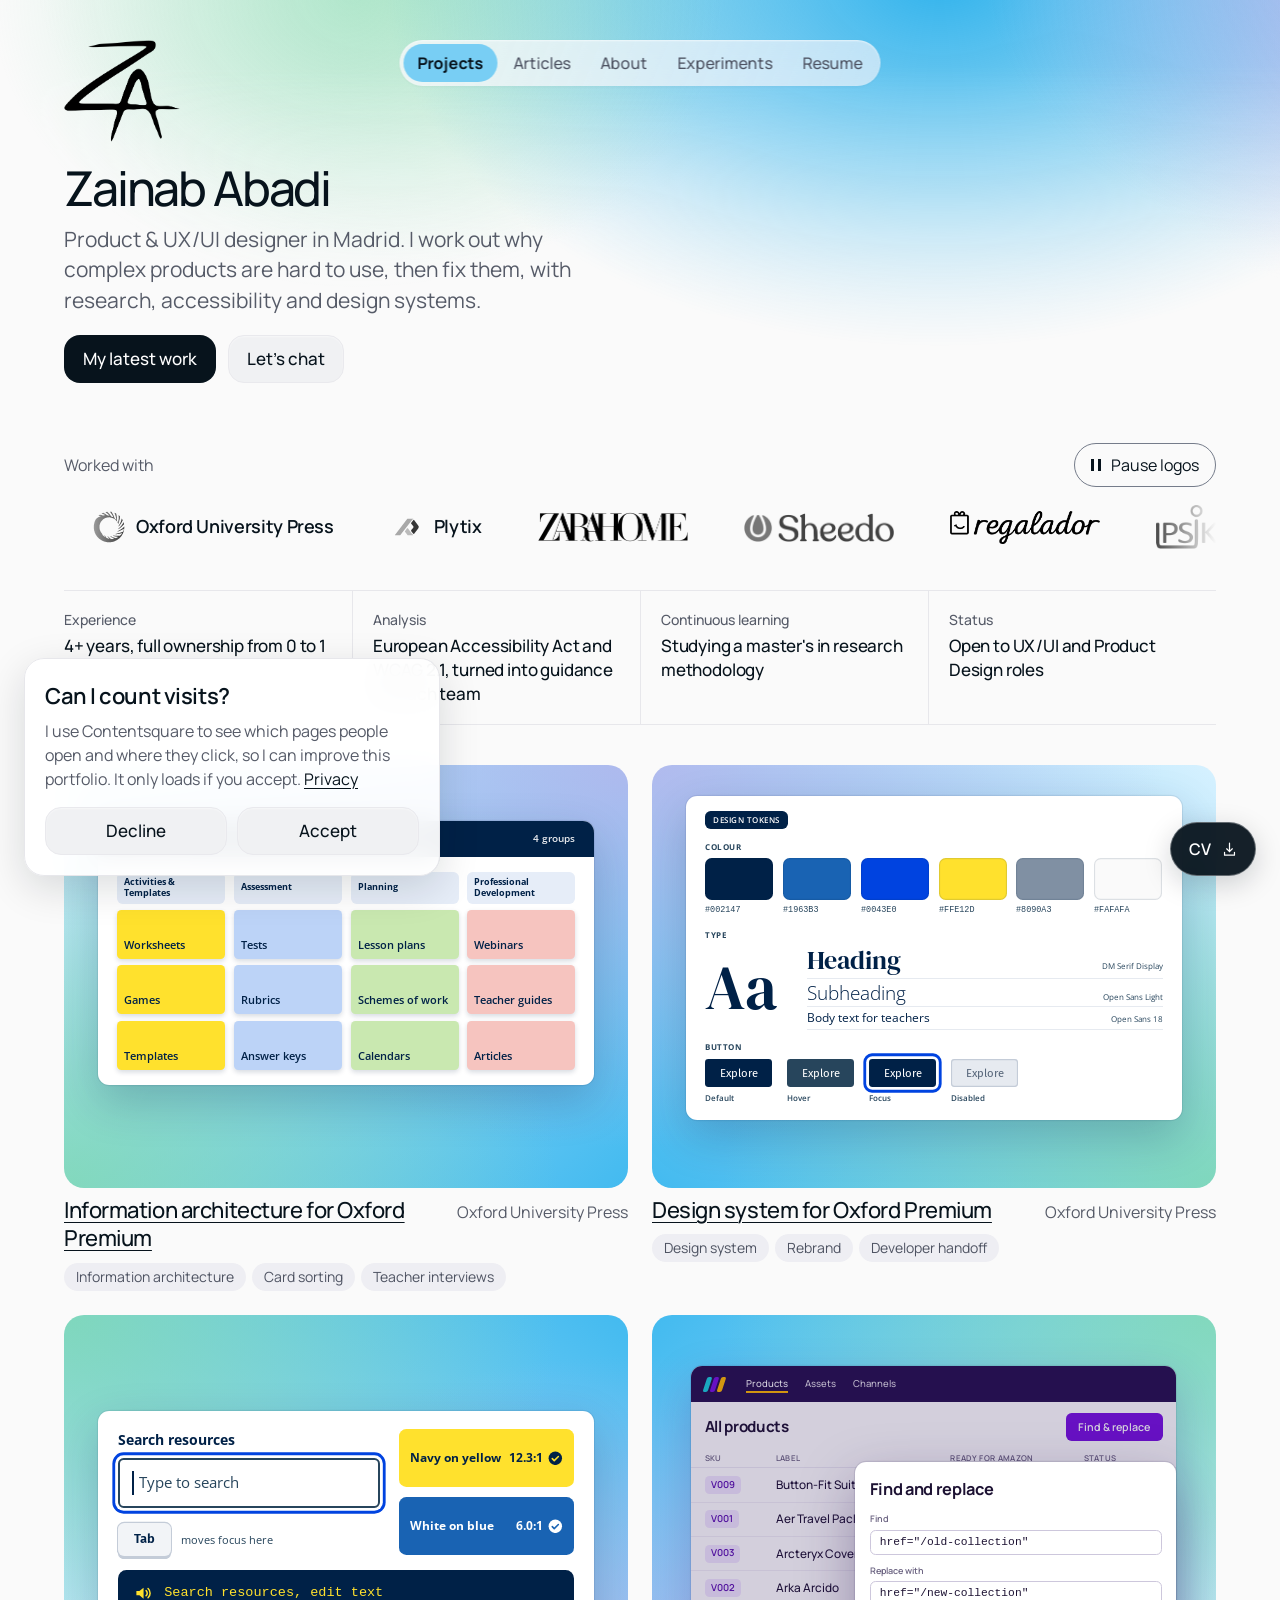
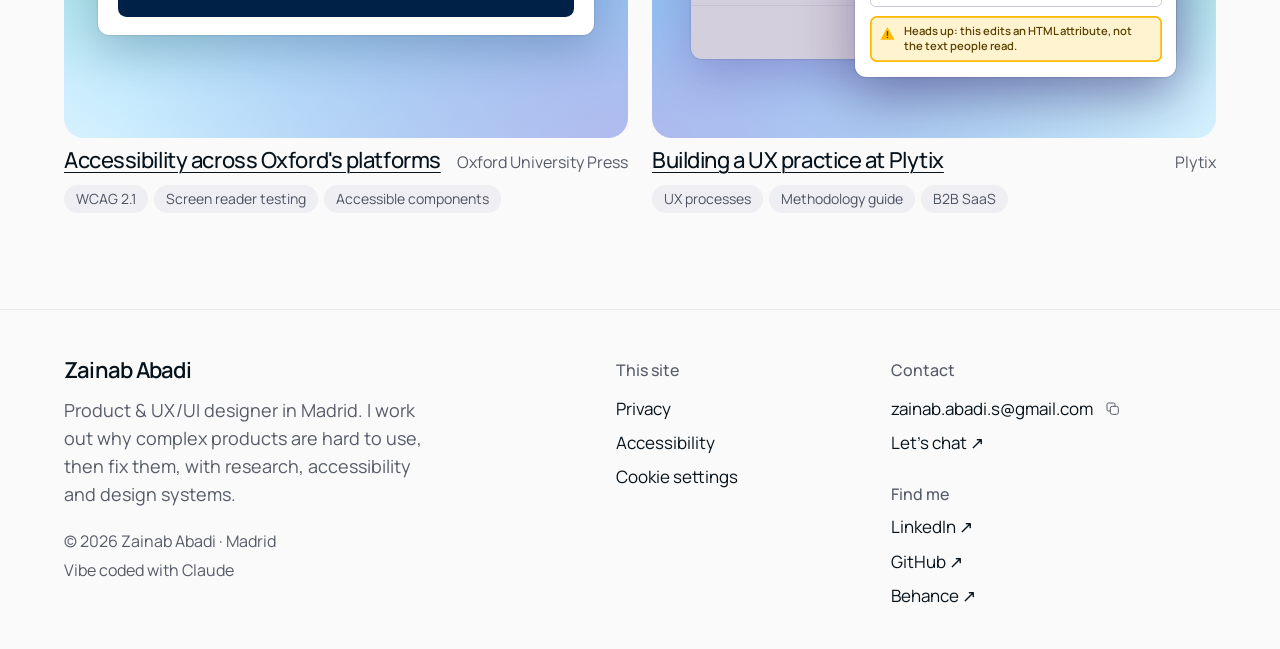
==== index.html @ 86a9aefe "Case studies: body colour is --muted, like About, Resume and Privacy Co-Authored-By: Claude Sonnet 5" ====
<!doctype html>
<html lang="en"><head>
<meta charset="utf-8"><meta name="viewport" content="width=device-width,initial-scale=1">
<title>Zainab Abadi | Product &amp; UX/UI Designer</title><meta name="description" content="Zainab Abadi, Product &amp; UX/UI designer in Madrid. Case studies on research, information architecture, accessibility and design systems.">
<meta name="theme-color" content="#fafafa"><link rel="icon" type="image/svg+xml" href="favicon.svg">
<link rel="preconnect" href="https://fonts.googleapis.com"><link rel="preconnect" href="https://fonts.gstatic.com" crossorigin>
<link href="https://fonts.googleapis.com/css2?family=Manrope:wght@400;500;600;700&display=swap" rel="stylesheet">
<link rel="stylesheet" href="style.css?v=20261031b"><link rel="stylesheet" href="glass.css?v=20261031c">
<link rel="stylesheet" href="extras.css?v=20261028d">
<link href="https://fonts.googleapis.com/css2?family=DM+Serif+Display&family=Open+Sans:wght@300;400;600;700&family=Fira+Sans:wght@400;600&display=swap" rel="stylesheet">
<link rel="stylesheet" href="thumbs.css?v=20261030a">
<script>document.documentElement.classList.add("js");setTimeout(function(){if(!window.__thumbs)document.documentElement.classList.remove("js")},3000)</script>
<link rel="stylesheet" href="type.css?v=20261107c">
</head><body><div class="brand-atmosphere" aria-hidden="true"></div><a class="skip-link" href="#main">Skip to content</a>
<header class="topbar"><nav class="dock-links" aria-label="Primary navigation"><a href="index.html" class="is-current" aria-current="page">Projects</a><a href="articles.html">Articles</a><a href="about.html">About</a><a href="experiments.html">Experiments</a><a href="resume.html">Resume</a></nav></header>
<a class="cv-bubble" href="assets/Zainab-Abadi-CV.pdf" download="Zainab-Abadi-CV.pdf" aria-label="Download CV (PDF)" title="Download CV (PDF)"><span>CV</span><svg width="17" height="17" viewBox="0 0 24 24" fill="none" stroke="currentColor" stroke-width="1.7" stroke-linecap="round" stroke-linejoin="round" aria-hidden="true"><path d="M12 3v12m-4-4 4 4 4-4M5 16v4h14v-4"/></svg></a>
<main id="main"><section class="container hero" aria-labelledby="profile-name">
  <a class="profile-link" href="index.html" aria-label="Zainab Abadi, home"><img class="profile-logo" src="assets/logo-white.png" width="663" height="582" alt="Zainab Abadi logo" fetchpriority="high"></a>
  <h1 id="profile-name">Zainab Abadi</h1>
  <p class="intro">Product &amp; UX/UI designer in Madrid. I work out why complex products are hard to use, then fix them, with research, accessibility and design systems.</p>
  <div class="hero-actions"><a class="button" href="index.html#work">My latest work</a><a class="button button-secondary" href="mailto:zainab.abadi.s@gmail.com" data-contact>Let's chat</a></div>
</section>
<section class="container trust" aria-labelledby="trust-label">
  <div class="trust-head"><p id="trust-label">Worked with</p><button type="button" class="ribbon-toggle" aria-controls="ribbon-track"><span class="ribbon-toggle-icon" aria-hidden="true"></span><span class="ribbon-toggle-text">Pause logos</span></button></div>
  <div class="ribbon"><div class="ribbon-inner" id="ribbon-track">
    <ul class="ribbon-list"><li><span class="rl-mark"><img src="assets/oup-logo.svg" alt="" width="34" height="34"><span>Oxford University Press</span></span></li><li><span class="rl-mark"><img src="assets/plytix-logo.svg" alt="" width="34" height="34"><span>Plytix</span></span></li><li><img class="rl rl-zara" src="assets/logos/logo-zara-home.png" alt="Zara Home" width="605" height="120"></li><li><img class="rl rl-sheedo" src="assets/logos/logo-sheedo.png" alt="Sheedo" width="619" height="120"></li><li><img class="rl rl-regalador" src="assets/logos/logo-regalador.png" alt="Regalador" width="545" height="120"></li><li><img class="rl rl-ipsik" src="assets/logos/logo-ipsik.png" alt="IPSIK" width="168" height="120"></li><li><img class="rl rl-alma" src="assets/logos/logo-alma-en-pena.png" alt="Alma en Pena" width="1366" height="120"></li><li><img class="rl rl-cam" src="assets/logos/logo-ca-minando-fronteras.png" alt="Ca-minando Fronteras" width="282" height="120"></li><li><img class="rl rl-pop" src="assets/logos/logo-poplockslay.png" alt="Poplockslay" width="560" height="160"></li></ul>
    <ul class="ribbon-list ribbon-dup" aria-hidden="true"><li><span class="rl-mark"><img src="assets/oup-logo.svg" alt="" width="34" height="34"><span>Oxford University Press</span></span></li><li><span class="rl-mark"><img src="assets/plytix-logo.svg" alt="" width="34" height="34"><span>Plytix</span></span></li><li><img class="rl rl-zara" src="assets/logos/logo-zara-home.png" alt="" width="605" height="120"></li><li><img class="rl rl-sheedo" src="assets/logos/logo-sheedo.png" alt="" width="619" height="120"></li><li><img class="rl rl-regalador" src="assets/logos/logo-regalador.png" alt="" width="545" height="120"></li><li><img class="rl rl-ipsik" src="assets/logos/logo-ipsik.png" alt="" width="168" height="120"></li><li><img class="rl rl-alma" src="assets/logos/logo-alma-en-pena.png" alt="" width="1366" height="120"></li><li><img class="rl rl-cam" src="assets/logos/logo-ca-minando-fronteras.png" alt="" width="282" height="120"></li><li><img class="rl rl-pop" src="assets/logos/logo-poplockslay.png" alt="" width="560" height="160"></li></ul>
  </div></div>
</section>
<section class="container glance" aria-label="At a glance"><dl>
  <div><dt>Experience</dt><dd>4+ years, full ownership from 0 to 1</dd></div>
  <div><dt>Analysis</dt><dd>European Accessibility Act and WCAG 2.1, turned into guidance for each team</dd></div>
  <div><dt>Continuous learning</dt><dd>Studying a master's in research methodology</dd></div>
  <div><dt>Status</dt><dd>Open to UX/UI and Product Design roles</dd></div>
</dl></section>
<section id="work" class="container work-section" aria-labelledby="work-heading"><h2 id="work-heading" class="sr-only">Selected projects</h2><div class="work-grid"><a class="work-card" href="project.html?slug=oxford-platform" aria-label="Read case study: Information architecture for Oxford Premium">
  <div class="card-art card-art-1">
<div class="thumb thumb-rs" aria-hidden="true">
  <div class="rs-board">
    <div class="rs-top"><span>Resources</span><small>4 groups</small></div>
    <div class="rs-cols">
      <div class="rs-col rs-c1"><div class="rs-h" style="--i:0">Activities &amp; Templates</div>
        <div class="rs-n" style="--j:0;--sx:30cqw;--sy:12cqw;--sr:-9deg">Worksheets</div>
        <div class="rs-n" style="--j:4;--sx:44cqw;--sy:-4cqw;--sr:6deg">Games</div>
        <div class="rs-n" style="--j:8;--sx:20cqw;--sy:-14cqw;--sr:-3deg">Templates</div></div>
      <div class="rs-col rs-c2"><div class="rs-h" style="--i:1">Assessment</div>
        <div class="rs-n" style="--j:1;--sx:-26cqw;--sy:9cqw;--sr:8deg">Tests</div>
        <div class="rs-n" style="--j:5;--sx:18cqw;--sy:16cqw;--sr:-7deg">Rubrics</div>
        <div class="rs-n" style="--j:9;--sx:-12cqw;--sy:-12cqw;--sr:4deg">Answer keys</div></div>
      <div class="rs-col rs-c3"><div class="rs-h" style="--i:2">Planning</div>
        <div class="rs-n" style="--j:2;--sx:-30cqw;--sy:15cqw;--sr:5deg">Lesson plans</div>
        <div class="rs-n" style="--j:6;--sx:-6cqw;--sy:8cqw;--sr:-10deg">Schemes of work</div>
        <div class="rs-n" style="--j:10;--sx:-34cqw;--sy:-10cqw;--sr:7deg">Calendars</div></div>
      <div class="rs-col rs-c4"><div class="rs-h" style="--i:3">Professional Development</div>
        <div class="rs-n" style="--j:3;--sx:-52cqw;--sy:12cqw;--sr:-6deg">Webinars</div>
        <div class="rs-n" style="--j:7;--sx:-38cqw;--sy:-2cqw;--sr:9deg">Teacher guides</div>
        <div class="rs-n" style="--j:11;--sx:-58cqw;--sy:-14cqw;--sr:-4deg">Articles</div></div>
    </div>
  </div>
</div>
</div>
  <div class="work-meta"><h3>Information architecture for Oxford Premium</h3><span class="year">Oxford University Press</span></div><ul class="chips" aria-label="Topics"><li>Information architecture</li><li>Card sorting</li><li>Teacher interviews</li></ul>
</a>
<a class="work-card" href="project.html?slug=oxford-system" aria-label="Read case study: Design system for Oxford Premium">
  <div class="card-art card-art-2">
<div class="thumb thumb-ds" aria-hidden="true">
  <div class="ds-board">
    <span class="ds-tag">Design tokens</span>
    <div><div class="ds-label">Colour</div><div class="ds-swatches">
      <div class="ds-sw" style="--i:0"><i style="background:#002147"></i><span>#002147</span></div>
      <div class="ds-sw" style="--i:1"><i style="background:#1963B3"></i><span>#1963B3</span></div>
      <div class="ds-sw" style="--i:2"><i style="background:#0043E0"></i><span>#0043E0</span></div>
      <div class="ds-sw" style="--i:3"><i style="background:#FFE12D"></i><span>#FFE12D</span></div>
      <div class="ds-sw" style="--i:4"><i style="background:#8090A3"></i><span>#8090A3</span></div>
      <div class="ds-sw" style="--i:5"><i style="background:#FAFAFA"></i><span>#FAFAFA</span></div>
    </div></div>
    <div><div class="ds-label">Type</div><div class="ds-type">
      <div class="ds-aa">Aa</div>
      <div class="ds-lines">
        <div class="ds-line" style="--i:0"><b class="f-display">Heading</b><small>DM Serif Display</small></div>
        <div class="ds-line" style="--i:1"><b class="f-light">Subheading</b><small>Open Sans Light</small></div>
        <div class="ds-line" style="--i:2"><b class="f-body">Body text for teachers</b><small>Open Sans 18</small></div>
      </div></div></div>
    <div><div class="ds-label">Button</div><div class="ds-buttons">
      <div class="ds-b" style="--i:0"><span class="ds-btn">Explore</span><small>Default</small></div>
      <div class="ds-b" style="--i:1"><span class="ds-btn ds-hover">Explore</span><small>Hover</small></div>
      <div class="ds-b" style="--i:2"><span class="ds-btn ds-focus">Explore</span><small>Focus</small></div>
      <div class="ds-b" style="--i:3"><span class="ds-btn ds-off">Explore</span><small>Disabled</small></div>
    </div></div>
  </div>
</div>
</div>
  <div class="work-meta"><h3>Design system for Oxford Premium</h3><span class="year">Oxford University Press</span></div><ul class="chips" aria-label="Topics"><li>Design system</li><li>Rebrand</li><li>Developer handoff</li></ul>
</a>
<a class="work-card" href="project.html?slug=oxford-accessibility" aria-label="Read case study: Accessibility across Oxford&#39;s platforms">
  <div class="card-art card-art-3">
<div class="thumb thumb-ax" aria-hidden="true">
  <div class="ax-board">
    <div class="ax-form">
      <div class="ax-label">Search resources</div>
      <div class="ax-input"><i></i>Type to search</div>
      <div class="ax-keyrow"><span class="ax-key">Tab</span><span class="ax-hint">moves focus here</span></div>
    </div>
    <div class="ax-chips">
      <div class="ax-chip c1" style="--i:0"><span>Navy on yellow</span><em>12.3:1 <svg viewBox="0 0 24 24"><circle cx="12" cy="12" r="11" fill="#002147"/><path d="m7 12.5 3.2 3.2L17 9" fill="none" stroke="#ffe12d" stroke-width="2.6" stroke-linecap="round" stroke-linejoin="round"/></svg></em></div>
      <div class="ax-chip c2" style="--i:1"><span>White on blue</span><em>6.0:1 <svg viewBox="0 0 24 24"><circle cx="12" cy="12" r="11" fill="#fff"/><path d="m7 12.5 3.2 3.2L17 9" fill="none" stroke="#1963b3" stroke-width="2.6" stroke-linecap="round" stroke-linejoin="round"/></svg></em></div>
    </div>
    <div class="ax-sr">
      <svg viewBox="0 0 24 24"><path d="M4 9.5v5h3.6l4.9 4V5.5l-4.9 4H4Z" fill="#ffe12d"/><path d="M15.5 9a4 4 0 0 1 0 6M17.8 6.5a7.5 7.5 0 0 1 0 11" fill="none" stroke="#ffe12d" stroke-width="1.8" stroke-linecap="round"/></svg>
      <q>Search resources, edit text</q>
    </div>
  </div>
</div>
</div>
  <div class="work-meta"><h3>Accessibility across Oxford&#39;s platforms</h3><span class="year">Oxford University Press</span></div><ul class="chips" aria-label="Topics"><li>WCAG 2.1</li><li>Screen reader testing</li><li>Accessible components</li></ul>
</a>
<a class="work-card" href="project.html?slug=plytix" aria-label="Read case study: Building a UX practice at Plytix">
  <div class="card-art card-art-4">
<div class="thumb thumb-plytix" aria-hidden="true">
  <div class="tp-window">
    <div class="tp-nav"><span class="tp-logo"><i></i><i></i><i></i></span><span class="is-on">Products</span><span>Assets</span><span>Channels</span></div>
    <div class="tp-bar"><span class="tp-title">All products</span><span class="tp-btn">Find &amp; replace</span></div>
    <div class="tp-head"><span>SKU</span><span>Label</span><span>Ready for Amazon</span><span>Status</span></div>
    <div class="tp-row" style="--i:0"><span class="tp-sku">V009</span><span>Button-Fit Suit Jacket</span><span class="tp-bar-track" style="--p:87%">87.5%</span><span class="tp-chip ok">Completed</span></div>
    <div class="tp-row" style="--i:1"><span class="tp-sku">V001</span><span>Aer Travel Pack 2</span><span class="tp-bar-track" style="--p:87%">87.5%</span><span class="tp-chip ok">Completed</span></div>
    <div class="tp-row" style="--i:2"><span class="tp-sku">V003</span><span>Arcteryx Covert Case</span><span class="tp-bar-track" style="--p:75%">75.0%</span><span class="tp-chip draft">Draft</span></div>
    <div class="tp-row" style="--i:3"><span class="tp-sku">V002</span><span>Arka Arcido</span><span class="tp-bar-track" style="--p:62%">62.5%</span><span class="tp-chip draft">Draft</span></div>
    <div class="tp-scrim"></div>
  </div>
  <div class="tp-dialog">
    <div class="tp-dialog-title">Find and replace</div>
    <div class="tp-label">Find</div>
    <div class="tp-input"><span class="tp-type-1">href="/old-collection"</span></div>
    <div class="tp-label">Replace with</div>
    <div class="tp-input"><span class="tp-type-2">href="/new-collection"</span></div>
    <div class="tp-warning">
      <svg viewBox="0 0 24 24" aria-hidden="true"><path d="M12 3 2 21h20L12 3Z" fill="#ffb900"/><path d="M12 9.5v5M12 17.6v.1" stroke="#5b4100" stroke-width="2" stroke-linecap="round"/></svg>
      <span>Heads up: this edits an HTML attribute, not the text people read.</span>
    </div>
  </div>
  <svg class="tp-cursor" viewBox="0 0 24 24" aria-hidden="true"><path d="M3 2l7.5 19 2.7-7.8L21 10.5 3 2Z" fill="#111" stroke="#fff" stroke-width="1.6" stroke-linejoin="round"/></svg>
</div>
</div>
  <div class="work-meta"><h3>Building a UX practice at Plytix</h3><span class="year">Plytix</span></div><ul class="chips" aria-label="Topics"><li>UX processes</li><li>Methodology guide</li><li>B2B SaaS</li></ul>
</a></div></section>
</main>
<footer class="footer"><div class="container footer-grid">
  <div class="footer-profile"><a class="footer-name" href="index.html">Zainab Abadi</a><p>Product &amp; UX/UI designer in Madrid. I work out why complex products are hard to use, then fix them, with research, accessibility and design systems.</p><small>© 2026 Zainab Abadi · Madrid</small><small class="footer-credit">Vibe coded with Claude</small></div>
  <nav class="footer-links" aria-label="Site information"><h2>This site</h2><a href="privacy.html">Privacy</a><a href="accessibility.html">Accessibility</a><button type="button" class="cookie-settings" data-cookie-settings>Cookie settings</button></nav>
  <div class="footer-contact"><h2>Contact</h2><div class="email-line"><a href="mailto:zainab.abadi.s@gmail.com">zainab.abadi.s@gmail.com</a><button type="button" class="copy-email" data-copy-email="zainab.abadi.s@gmail.com" aria-label="Copy email address"><svg width="16" height="16" viewBox="0 0 24 24" fill="none" stroke="currentColor" stroke-width="1.5" aria-hidden="true"><rect x="8" y="8" width="12" height="12" rx="3"/><path d="M15 8V5a2 2 0 0 0-2-2H5a2 2 0 0 0-2 2v8a2 2 0 0 0 2 2h3"/></svg></button></div><a href="mailto:zainab.abadi.s@gmail.com" data-contact>Let's chat <span aria-hidden="true">↗</span></a><h3>Find me</h3><a href="https://www.linkedin.com/in/zainab-abadi-7878951b0/" target="_blank" rel="noopener noreferrer">LinkedIn <span aria-hidden="true">↗</span></a><a href="https://github.com/Abadisedraoui" target="_blank" rel="noopener noreferrer">GitHub <span aria-hidden="true">↗</span></a><a href="https://www.behance.net/az119" target="_blank" rel="noopener noreferrer">Behance <span aria-hidden="true">↗</span></a><p id="copy-feedback" class="sr-only" role="status" aria-live="polite"></p></div>
</div></footer>
<script defer src="navigation.js?v=20261021-tabfolio"></script><script defer src="thumbs.js?v=20261029"></script><script defer src="ribbon.js?v=20261029"></script><script defer src="consent.js?v=20261028"></script><script defer src="contact.js?v=20261028c"></script>
</body></html>
---- style.css ----
:root {
  color-scheme: light;
  --ink: #07131c;
  --muted: #60646f;
  --line: #e7e7eb;
  --surface: #f0f0f3;
  --brand: #1745dc;
  --brand-blue: 4 163 233;
  --brand-lilac: 188 178 235;
  --brand-green: 124 216 170;
  --radius: 20px;
}
* { box-sizing: border-box; }
html { scroll-behavior: smooth; background: #fafafa; }
body { position: relative; isolation: isolate; margin: 0; min-height: 100vh; display: flex; flex-direction: column; background: #fafafa; color: var(--ink); font-family: Manrope, "Helvetica Neue", Arial, sans-serif; font-size: 16px; line-height: 1.5; -webkit-font-smoothing: antialiased; }
/* Two clipped, moving layers keep the blue atmosphere soft and seamless. */
.brand-atmosphere { position: absolute; z-index: -1; inset: 0 0 auto; height: 560px; overflow: hidden; pointer-events: none; -webkit-mask-image: linear-gradient(#000 0%, #000 12%, transparent 100%); mask-image: linear-gradient(#000 0%, #000 12%, transparent 100%); }
.brand-atmosphere::before, .brand-atmosphere::after { content: ""; position: absolute; inset: -25% -15%; }
.brand-atmosphere::before {
  background: radial-gradient(ellipse 44% 58% at 68% 14%, rgb(var(--brand-blue) / .82) 0%, rgb(var(--brand-blue) / .42) 42%, transparent 76%), radial-gradient(ellipse 27% 48% at 96% 15%, rgb(var(--brand-lilac) / .68), transparent 78%), radial-gradient(ellipse 30% 46% at 37% 12%, rgb(var(--brand-green) / .36), transparent 78%);
  animation: atmosphere-flow 18s ease-in-out infinite alternate;
}
.brand-atmosphere::after {
  background: radial-gradient(ellipse 29% 46% at 33% 16%, rgb(var(--brand-green) / .42), transparent 76%), radial-gradient(ellipse 30% 45% at 94% 12%, rgb(var(--brand-lilac) / .56), transparent 78%);
  animation: atmosphere-current 24s ease-in-out infinite alternate;
}
@keyframes atmosphere-flow {
  from { transform: translate3d(4%, -3%, 0) scale(1.04); }
  to { transform: translate3d(-7%, 6%, 0) scale(1.16); }
}
@keyframes atmosphere-current {
  from { transform: translate3d(-8%, 4%, 0) scale(1.05); opacity: .55; }
  to { transform: translate3d(9%, -4%, 0) scale(1.14); opacity: .85; }
}
main { flex: 1; width: 100%; }
a { color: inherit; text-decoration: none; }
button { font: inherit; }
button, a { -webkit-tap-highlight-color: transparent; }
a:focus-visible, button:focus-visible { outline: 2px solid var(--brand); outline-offset: 5px; }
img { display: block; max-width: 100%; }
.container { width: 100%; max-width: 1200px; margin-inline: auto; padding-inline: 24px; }
.sr-only { position: absolute !important; width: 1px; height: 1px; padding: 0; margin: -1px; overflow: hidden; clip-path: inset(50%); white-space: nowrap; border: 0; }
.skip-link { position: fixed; top: 12px; left: 16px; z-index: 200; padding: 10px 16px; border-radius: 10px; background: var(--ink); color: white; transform: translateY(-180%); }
.skip-link:focus { transform: translateY(0); }
.hero { padding-top: 40px; padding-bottom: 60px; }
.profile-link { display: block; width: 116px; }
.profile-logo { width: 100%; height: auto; filter: brightness(0); }
.hero h1 { margin: 20px 0 10px; font-size: 40px; font-weight: 500; line-height: 1.1; letter-spacing: -.045em; }
.intro { max-width: 450px; margin: 0; font-size: 16px; line-height: 24px; color: var(--muted); }
.hero-actions { display: flex; align-items: center; flex-wrap: wrap; gap: 12px; margin-top: 20px; }
.button { min-height: 44px; display: inline-flex; align-items: center; justify-content: center; gap: 10px; padding: 11px 14px; border: 1px solid transparent; border-radius: 16px; background: var(--ink); color: #fff; font-size: 14px; font-weight: 500; line-height: 20px; transition: background .18s, transform .18s, box-shadow .18s; }
.button:hover { background: #263641; transform: translateY(-1px); }
.button-secondary { background: #f0f1f3; color: var(--ink); border-color: #e9e9ed; box-shadow: inset 0 1px 2px #ffffff80; }
.button-secondary:hover { background: #e8e9ee; }
.work-section { scroll-margin-top: 24px; }
.work-grid { display: grid; grid-template-columns: repeat(2, minmax(0, 1fr)); gap: 24px; }
.work-card { display: block; min-width: 0; border-radius: 20px 20px 4px 4px; }
.card-art { aspect-ratio: 4 / 3; position: relative; overflow: hidden; border-radius: var(--radius); }
.card-art, .article-thumbnail {
  background-color: #d6f1ff;
  background-image: radial-gradient(ellipse at var(--thumb-green-position,0% 100%), rgb(var(--brand-green) / .76), transparent 62%), radial-gradient(ellipse at var(--thumb-lilac-position,100% 0%), rgb(var(--brand-lilac) / .76), transparent 64%), linear-gradient(var(--thumb-angle,135deg), #d6f1ff, rgb(var(--brand-blue) / .7));
}
.card-art img { width: 100%; height: 100%; padding: 16px; object-fit: contain; transform: scale(1.15); transition: transform .4s cubic-bezier(.2,.7,.3,1); }
.work-card:hover .card-art img { transform: scale(1.18); }
.work-meta { display: flex; align-items: baseline; justify-content: space-between; gap: 16px; margin-top: 8px; color: var(--muted); font-size: 14px; line-height: 22px; }
.work-meta h3 { min-width: 0; margin: 0; font-size: inherit; font-weight: 500; line-height: inherit; letter-spacing: -.02em; }
.year { flex: 0 0 auto; font-size: 13px; white-space: nowrap; }
.work-card:hover h3 { color: var(--ink); }
.footer { margin-top: 96px; padding-block: 48px 40px; border-top: 1px solid var(--line); }
.footer-grid { display: grid; grid-template-columns: 1.5fr .65fr 1fr; gap: 64px; }
.footer-name { display: inline-block; font-size: 20px; font-weight: 600; letter-spacing: -.035em; line-height: 24px; }
.footer-profile p { max-width: 380px; margin: 12px 0 20px; color: var(--muted); }
.footer-profile small { font-size: 12px; color: var(--muted); }
.footer h2 { font-size: 14px; font-weight: 500; color: var(--muted); margin: 0 0 12px; line-height: 24px; }
.footer-links, .footer-contact { display: flex; flex-direction: column; align-items: flex-start; gap: 6px; font-size: 14px; }
.footer-links h2, .footer-contact h2 { margin-bottom: 6px; }
.footer a:hover { text-decoration: underline; text-underline-offset: 4px; }
.email-line { display: flex; align-items: center; gap: 8px; max-width: 100%; }
.email-line a { overflow-wrap: anywhere; }
.copy-email { display: inline-grid; place-items: center; padding: 4px; border: 0; border-radius: 6px; background: transparent; color: var(--muted); cursor: pointer; }
.copy-email:hover { color: var(--ink); background: var(--surface); }
.cv-bubble { position: fixed; right: 24px; bottom: 24px; z-index: 90; display: inline-flex; align-items: center; justify-content: center; gap: 10px; min-height: 52px; min-width: 86px; padding: 13px 17px; border: 1px solid #ffffff55; border-radius: 999px; background: rgba(7,19,28,.94); color: white; backdrop-filter: blur(12px); -webkit-backdrop-filter: blur(12px); box-shadow: 0 8px 28px rgba(7,19,28,.18); font-size: 14px; font-weight: 600; transition: transform .18s, background .18s; }
.cv-bubble:hover { background: #263641; transform: translateY(-2px); }
.eyebrow { color: var(--muted); font-size: 12px; font-weight: 500; letter-spacing: .03em; }
.gradient-text { color: #1745dc; -webkit-box-decoration-break: clone; box-decoration-break: clone; }
@supports ((-webkit-background-clip: text) or (background-clip: text)) {
  .gradient-text { background: linear-gradient(90deg, #1745dc, #1f7a4a); -webkit-background-clip: text; background-clip: text; color: transparent; }
}
@media (forced-colors: active) { .gradient-text { background: none; color: inherit; } }
.section { padding-top: 72px; }
.section-heading { display: flex; justify-content: space-between; align-items: baseline; gap: 24px; margin-bottom: 28px; }
.section-heading h2 { margin: 0; font-size: 28px; font-weight: 500; line-height: 1.25; letter-spacing: -.04em; }
.section-heading p { margin: 0; font-size: 14px; color: var(--muted); }
.about-story { display: grid; grid-template-columns: minmax(0, 5fr) minmax(0, 6.5fr); align-items: start; gap: 40px; }
.about-photo { margin: 0; }
.about-portrait { width: 100%; height: 520px; object-fit: cover; object-position: center 35%; border-radius: 20px; }
.about-photo figcaption { text-align: center; color: var(--muted); font-size: 13px; margin-top: 10px; }
.about-story-copy h2 { font-size: 28px; font-weight: 500; line-height: 1.3; letter-spacing: -.04em; margin: 0 0 36px; }
.about-story-copy p { color: var(--muted); font-size: 16px; line-height: 1.5; margin: 0 0 20px; }
.about-story-copy .about-aside { color: var(--ink); margin-top: 24px; }
.life-grid { display: grid; grid-template-columns: repeat(4, minmax(0,1fr)); gap: 24px; }
.life-item { min-width: 0; display: flex; flex-direction: column; gap: 14px; }
.life-item img { width: 100%; aspect-ratio: 4/5; object-fit: cover; border-radius: 20px; }
.life-head { display: flex; align-items: center; gap: 12px; }
.life-item h3 { margin: 0; font-size: 20px; font-weight: 600; letter-spacing: -.03em; }
.life-item p { margin: 0; font-size: 14px; color: var(--muted); line-height: 1.5; }
.life-icon { display: grid; place-items: center; flex: 0 0 auto; width: 44px; height: 44px; border-radius: 50%; color: #0b3a52; }
.life-icon svg { width: 22px; height: 22px; fill: none; stroke: currentColor; stroke-width: 1.8; stroke-linecap: round; stroke-linejoin: round; }
.li-blue { background: #bfe6fb; } .li-lilac { background: #d9ccfa; } .li-mint { background: #cdf5e6; } .li-cream { background: #ffefc2; }
.experience-item { display: grid; grid-template-columns: 1fr 1.5fr; gap: 48px; padding-block: 28px; border-bottom: 1px solid var(--line); }
.experience-item:first-child { padding-top: 0; }
.experience-item h3 { font-size: 22px; font-weight: 500; letter-spacing: -.035em; margin: 8px 0; }
.experience-item p { margin: 8px 0; color: var(--muted); }
.underlined, .jump-link { text-decoration: underline; text-underline-offset: 4px; font-size: 14px; }
.underlined:hover, .jump-link:hover { color: var(--brand); }
.about-columns { display: grid; grid-template-columns: repeat(3,minmax(0,1fr)); gap: 32px; }
.about-columns h2 { font-size: 22px; font-weight: 500; letter-spacing: -.035em; line-height: 1.3; margin-block: 16px; }
.about-columns p { color: var(--muted); margin: 0; }
.coming-panel { min-height: 320px; padding: 60px 32px; border: 1px solid var(--line); border-radius: 20px; text-align: center; display: flex; flex-direction: column; align-items: center; justify-content: center; }
.coming-panel .eyebrow { margin: 0 0 12px; }
.coming-panel h2 { font-size: 32px; font-weight: 500; letter-spacing: -.04em; line-height: 1.2; margin: 0 0 20px; }
.coming-panel > p:not(.eyebrow) { max-width: 480px; margin: 0 0 24px; color: var(--muted); }
.project-hero { padding-block: 140px 40px; }
.project-hero .eyebrow { margin-bottom: 16px; }
.project-hero h1 { max-width: 960px; font-size: clamp(32px,4vw,48px); line-height: 1.2; font-weight: 500; letter-spacing: -.045em; margin: 20px 0; }
.project-hero .lede { max-width: 760px; font-size: 18px; color: var(--muted); margin: 0; }
.cover { padding: 24px; background: #e9edf5; border-radius: 20px; }
.cover img { width: 100%; max-height: 640px; object-fit: contain; }
.quick-scan-wrap { padding-block: 64px; scroll-margin-top: 32px; }
.quick-scan-head { display: flex; align-items: end; justify-content: space-between; gap: 32px; margin-bottom: 24px; }
.quick-scan-head h2 { font-size: 28px; font-weight: 500; line-height: 1.3; letter-spacing: -.035em; margin: 10px 0 0; }
.quick-badge { display: inline-block; vertical-align: middle; margin-left: 10px; padding: 4px 10px; background: #e8e8ef; border-radius: 12px; font-size: 11px; line-height: 18px; letter-spacing: 0; }
.quick-summary { display: grid; grid-template-columns: 1fr 1fr; gap: 0 40px; padding: 8px 32px 32px; background: var(--surface); border-radius: 20px; }
.quick-cell { padding-block: 24px; border-bottom: 1px solid #ddddE5; }
.quick-cell h3 { font-size: 13px; font-weight: 600; margin: 0 0 12px; }
.quick-cell p { margin: 0; color: #626970; line-height: 1.6; }
.quick-cell.impact-cell { grid-column: 1 / -1; border-bottom: 0; padding-bottom: 0; }
.quick-honesty { color: var(--muted); font-size: 12px; margin: 16px 0 0; }
.study-layout { display: grid; grid-template-columns: 240px minmax(0,1fr); gap: 64px; border-top: 1px solid var(--line); padding-top: 56px; }
.study-toc { position: sticky; top: 32px; align-self: start; }
.study-toc h2 { font-size: 22px; font-weight: 500; line-height: 1.3; letter-spacing: -.035em; margin: 12px 0 24px; }
.study-toc ol { padding-left: 20px; font-size: 13px; color: var(--muted); margin-bottom: 28px; }
.study-toc li { margin-bottom: 14px; }
.study-toc a:hover { color: var(--ink); text-decoration: underline; text-underline-offset: 4px; }
.study-body { min-width: 0; }
.study-section { margin-bottom: 48px; scroll-margin-top: 32px; }
.study-section h2 { font-size: 26px; font-weight: 500; line-height: 1.3; letter-spacing: -.035em; margin: 0 0 20px; }
.study-section > p { color: #626970; font-size: 17px; line-height: 1.7; margin: 0; }
.evidence-gallery { display: grid; gap: 24px; margin-top: 28px; }
.evidence-item { padding: 20px; border-radius: 16px; background: var(--surface); margin: 0; }
.evidence-item img { width: 100%; max-height: 600px; height: auto; object-fit: contain; }
.evidence-item figcaption { font-size: 13px; color: var(--muted); margin-top: 16px; }
.note { color: var(--muted); font-size: 13px; border-left: 2px solid #d8dbe3; padding-left: 20px; }
.next-project { display: flex; align-items: center; justify-content: space-between; gap: 32px; padding: 32px; background: var(--surface); border-radius: 20px; }
.next-project h2 { font-size: 26px; font-weight: 500; letter-spacing: -.035em; line-height: 1.3; margin: 10px 0 0; }
@media (max-width: 1000px) {
  .footer-grid { gap: 36px; grid-template-columns: 1.2fr .6fr 1fr; }
  .life-grid { grid-template-columns: repeat(2,minmax(0,1fr)); }
  .about-story { gap: 32px; }
  .about-portrait { height: 480px; }
  .work-meta { flex-direction: column; gap: 2px; }
}
@media (max-width: 760px) {
  .container { padding-inline: 20px; }
  .profile-link { width: 104px; }
  .cv-bubble { right: 16px; bottom: max(16px,env(safe-area-inset-bottom)); min-height: 48px; min-width: 80px; padding: 11px 15px; }
  .hero { padding-top: 100px; padding-bottom: 40px; }
  .work-grid { grid-template-columns: 1fr; gap: 28px; }
  .work-meta { flex-direction: row; align-items: start; gap: 14px; }
  .work-meta h3 { max-width: 75%; }
  .year { font-size: 12px; white-space: normal; text-align: right; max-width: 34%; }
  .footer { margin-top: 64px; padding-top: 36px; padding-bottom: 96px; }
  .footer-grid { grid-template-columns: 1fr 1fr; gap: 32px 24px; }
  .footer-profile { grid-column: 1/-1; }
  .footer-profile p { max-width: 450px; }
  .section { padding-top: 48px; }
  .section-heading { align-items: start; flex-direction: column; gap: 10px; margin-bottom: 24px; }
  .section-heading h2 { font-size: 26px; }
  .about-story { grid-template-columns: 1fr; gap: 32px; }
  .about-portrait { height: auto; max-height: 480px; aspect-ratio: 4/3; }
  .about-story-copy h2 { margin-bottom: 24px; }
  .experience-item { grid-template-columns: 1fr; gap: 12px; }
  .about-columns { grid-template-columns: 1fr; gap: 32px; }
  .coming-panel { min-height: 300px; padding: 40px 24px; }
  .coming-panel h2 { font-size: 28px; }
  .project-hero { padding-top: 112px; }
  .cover { padding: 16px; }
  .quick-scan-wrap { padding-block: 40px; }
  .quick-scan-head { flex-direction: column; align-items: start; gap: 20px; }
  .quick-summary { grid-template-columns: 1fr; padding: 0 24px 24px; }
  .quick-cell.impact-cell { grid-column: auto; }
  .study-layout { grid-template-columns: 1fr; gap: 32px; padding-top: 40px; }
  .study-toc { position: static; border-bottom: 1px solid var(--line); padding-bottom: 24px; }
  .next-project { flex-direction: column; align-items: start; padding: 24px; }
}
@media (max-width: 400px) {
  .container { padding-inline: 16px; }
  .hero h1 { font-size: 36px; }
  .life-grid { grid-template-columns: 1fr; }
  .life-item img { aspect-ratio: 4/3; object-position: center 30%; }
  .footer-grid { grid-template-columns: 1fr; }
  .footer-profile { grid-column: auto; }
  .work-meta { flex-direction: column; gap: 2px; }
  .work-meta h3, .year { max-width: 100%; text-align: left; }
}
@media (prefers-reduced-motion: reduce) {
  html { scroll-behavior: auto; }
  *, *::before, *::after { transition: none !important; animation: none !important; }
}


/* 2026-10-22: slightly larger type and About photo carousel */
body { font-size: 17px; }
.intro { font-size: 17px; line-height: 26px; }
.button { font-size: 15px; }
.work-meta { font-size: 15px; line-height: 23px; }
.year { font-size: 14px; }
.footer h2, .footer-links, .footer-contact { font-size: 15px; }
.footer-profile small { font-size: 13px; }
.section-heading p { font-size: 15px; }
.life-item p { font-size: 15px; }
.about-story-copy h2 { font-size: 30px; }
.about-story-copy p { font-size: 17px; line-height: 1.62; }

.about-carousel { min-width: 0; }
.about-carousel-viewport {
  position: relative;
  height: 520px;
  overflow: hidden;
  border-radius: 20px;
  background: #ececf0;
}
.about-carousel-slide {
  position: absolute;
  inset: 0;
  opacity: 0;
  pointer-events: none;
  transition: opacity .24s ease;
}
.about-carousel-slide.is-active {
  opacity: 1;
  pointer-events: auto;
}
.about-carousel .about-portrait {
  width: 100%;
  height: 100%;
  border-radius: 0;
  object-fit: cover;
  object-position: center top;
}
.about-carousel-arrow {
  position: absolute;
  z-index: 4;
  top: 50%;
  width: 42px;
  height: 42px;
  display: grid;
  place-items: center;
  border: 0;
  border-radius: 999px;
  background: rgba(7,19,28,.58);
  color: #fff;
  font-size: 28px;
  line-height: 1;
  cursor: pointer;
  transform: translateY(-50%);
  backdrop-filter: blur(8px);
  -webkit-backdrop-filter: blur(8px);
  transition: background .18s, transform .18s;
}
.about-carousel-arrow:hover { background: rgba(7,19,28,.78); transform: translateY(-50%) scale(1.04); }
.about-carousel-prev { left: 14px; }
.about-carousel-next { right: 14px; }
.about-carousel-dots {
  position: absolute;
  z-index: 4;
  left: 50%;
  bottom: 14px;
  display: flex;
  gap: 7px;
  padding: 7px 9px;
  border-radius: 999px;
  background: rgba(7,19,28,.48);
  transform: translateX(-50%);
  backdrop-filter: blur(8px);
  -webkit-backdrop-filter: blur(8px);
}
.about-carousel-dots button {
  width: 9px;
  height: 9px;
  padding: 0;
  border: 0;
  border-radius: 999px;
  background: rgba(255,255,255,.52);
  cursor: pointer;
}
.about-carousel-dots button.is-active {
  width: 22px;
  background: #fff;
}
.about-photo.about-carousel figcaption {
  min-height: 24px;
  margin-top: 11px;
  color: var(--muted);
  font-size: 15px;
  line-height: 22px;
  text-align: center;
}
.about-carousel:focus-visible { outline: 2px solid var(--brand); outline-offset: 6px; border-radius: 20px; }

@media (max-width: 1000px) {
  .about-carousel-viewport { height: 480px; }
}
@media (max-width: 760px) {
  .about-carousel-viewport { height: auto; aspect-ratio: 4 / 3; }
  .about-carousel-arrow { width: 40px; height: 40px; }
}
@media (prefers-reduced-motion: reduce) {
  .about-carousel-slide { transition: none; }
}

/* Keep About's gallery visible above the fold; preserve all existing content. */
body:has(.about-story) .hero { padding-top: 108px; padding-bottom: 32px; }
body:has(.about-story) .hero .profile-link { width: 68px; }
body:has(.about-story) .hero h1 { font-size: clamp(27px,3vw,38px); }
body:has(.about-story) .about-story { margin-top: 0; }
.about-carousel .about-portrait { object-position: center top !important; }
@media(max-width:760px) { body:has(.about-story) .hero { padding-top: 90px; padding-bottom: 26px; } .about-carousel-viewport { aspect-ratio: 4/5; } }
---- glass.css ----
/* Restrained glass finish, matching the scale of the Tabfolio reference. */
.topbar {
  position: absolute;
  z-index: 100;
  top: 40px;
  left: 50%;
  transform: translateX(-50%);
  width: max-content;
  max-width: calc(100% - 32px);
}
.dock-links {
  display: flex;
  align-items: center;
  gap: 2px;
  padding: 4px;
  border-radius: 24px;
  background: rgba(245,245,251,.65);
  background-image: linear-gradient(112deg,rgba(255,255,255,.4) -21%,rgba(255,255,255,0) 100%);
  backdrop-filter: blur(10px);
  -webkit-backdrop-filter: blur(10px);
  box-shadow: inset 0 1px 2px rgba(255,255,255,.6), 0 1px 3px rgba(20,20,40,.035);
}
.dock-links a {
  display: block;
  position: relative;
  border-radius: 20px;
  padding: 7px 12px;
  color: #4e5362;
  font-size: 14px;
  font-weight: 500;
  line-height: 22px;
  white-space: nowrap;
  transition: background .18s,color .18s,box-shadow .18s;
}
.dock-links a:hover { color: var(--ink); background: rgb(var(--brand-blue) / .14); }
.dock-links a.is-current { color: var(--ink); font-weight: 700; background: #78cef4; }
.dock-links a:active { box-shadow: inset 0 0 0 1.5px #0a62b0; }
.card-art-1 { --thumb-green-position: 0% 100%; --thumb-lilac-position: 100% 0%; --thumb-angle: 135deg; }
.card-art-2 { --thumb-green-position: 100% 100%; --thumb-lilac-position: 0% 0%; --thumb-angle: 215deg; }
.card-art-3 { --thumb-green-position: 0% 0%; --thumb-lilac-position: 100% 100%; --thumb-angle: 35deg; }
.card-art-4 { --thumb-green-position: 100% 0%; --thumb-lilac-position: 0% 100%; --thumb-angle: 315deg; }
@media (max-width: 760px) {
  .topbar { top: 20px; }
  .dock-links { gap: 0; }
  .dock-links a { padding-inline: 11px; font-size: 13px; }
}
@media (max-width: 400px) {
  .dock-links a { padding-inline: 7px; font-size: 11.5px; }
}
@media (max-width: 340px) {
  .dock-links a { padding-inline: 5px; font-size: 11px; }
}

/* 2026-10-28: clearer card affordances, topic chips, trust strip, grouped skills */
.hero .intro { max-width: 520px; }
.work-card { position: relative; }
.card-art { transition: box-shadow .25s ease, transform .25s ease; }
.work-card:hover .card-art, .work-card:focus-visible .card-art { transform: translateY(-4px); box-shadow: 0 18px 40px rgba(23,69,220,.22); }
.work-card:hover h3 { color: var(--brand); }
.work-card:focus-visible { outline: 3px solid var(--brand); outline-offset: 6px; }
.work-meta h3 { font-size: 17px; color: var(--ink); }
.chips { display: flex; flex-wrap: wrap; gap: 6px; list-style: none; margin: 10px 0 0; padding: 0; }
.chips li { padding: 3px 10px; border-radius: 999px; background: #eeeef3; color: #4e5362; font-size: 12.5px; line-height: 20px; }
.chips-lg { margin-top: 24px; }
.chips-lg li { font-size: 14px; padding: 5px 14px; }
.trust { padding-bottom: 36px; }
.trust p { margin: 0 0 12px; color: var(--muted); font-size: 14px; }
.trust ul { display: flex; flex-wrap: wrap; gap: 12px 32px; list-style: none; margin: 0; padding: 0; }
.trust li { display: flex; align-items: center; gap: 10px; font-size: 15px; font-weight: 600; letter-spacing: -.02em; }
.trust img { width: 34px; height: 34px; object-fit: contain; }
.skills-groups { display: grid; grid-template-columns: repeat(2, minmax(0,1fr)); gap: 28px 40px; }
.skills-groups h3 { margin: 0 0 12px; font-size: 14px; font-weight: 600; color: var(--muted); }
.skills-link:hover { color: var(--brand); }
.button:focus-visible, .dock-links a:focus-visible { outline: 3px solid var(--brand); outline-offset: 3px; }
.about-story-copy h2 { max-width: 560px; }
@media (max-width: 760px) { .skills-groups { grid-template-columns: 1fr; } .hero .intro { max-width: none; } }
@media (hover: none) { .work-card:hover .card-art { transform: none; box-shadow: none; } }

/* 2026-10-28 (2): black underlined titles with blue hover, glance strip, featured break, photo framing */
.work-meta h3, .article-caption h3 { color: var(--ink); text-decoration: underline; text-decoration-thickness: 1px; text-underline-offset: 4px; }
.work-card:hover h3, .article-card:hover h3, .work-card:focus-visible h3, .article-card:focus-visible h3 { color: var(--brand); }
.glance { padding-bottom: 40px; }
.glance dl { display: grid; grid-template-columns: repeat(4, minmax(0,1fr)); gap: 0; margin: 0; border-top: 1px solid var(--line); border-bottom: 1px solid var(--line); }
.glance div { padding: 18px 20px 18px 0; }
.glance div + div { padding-left: 20px; border-left: 1px solid var(--line); }
.glance dt { margin: 0 0 4px; color: var(--muted); font-size: 13px; font-weight: 500; }
.glance dd { margin: 0; font-size: 15px; line-height: 1.45; font-weight: 500; letter-spacing: -.01em; }
.resume-role--feature { padding: 24px !important; margin-bottom: 8px; border: 1px solid #e6dff7 !important; border-radius: 20px; background: linear-gradient(135deg, #f6f1ff, #eaf6ef 70%, #eaf5ff); }
.resume-role--feature .resume-thumb { border-color: #e6dff7; }
.about-carousel-viewport { height: auto; aspect-ratio: 4 / 5; }
.about-carousel .about-portrait { object-position: center center; }
.about-carousel-slide .about-portrait[src$=".gif"] { object-fit: contain; }
@media (max-width: 1000px) { .glance dl { grid-template-columns: repeat(2, minmax(0,1fr)); } .glance div:nth-child(3) { padding-left: 0; border-left: 0; } .glance div:nth-child(n+3) { border-top: 1px solid var(--line); } }
@media (max-width: 520px) { .glance { padding-bottom: 24px; } .glance dl { grid-template-columns: repeat(2, minmax(0,1fr)); } .glance div { padding: 12px 12px 12px 0; } .glance div + div { padding-left: 12px; } .glance div:nth-child(3) { padding-left: 0; border-left: 0; } .glance dt { font-size: 12px; } .glance dd { font-size: 13.5px; line-height: 1.4; } .resume-role--feature { padding: 18px !important; } }

/* 2026-10-28 (3): articles show the title first, never truncated; no empty-image icon */
.articles-grid .article-kind { font-size: 13px; font-weight: 500; letter-spacing: 0; line-height: 20px; color: var(--muted); }
.articles-grid .article-caption h3 { margin-top: 2px; color: var(--ink); font-size: 17px; font-weight: 600; line-height: 1.35; letter-spacing: -.02em; white-space: normal; overflow: visible; text-overflow: clip; }
.articles-grid .article-card:hover h3, .articles-grid .article-card:focus-visible h3 { color: var(--brand); text-decoration: underline; }
.articles-grid .article-card:focus-visible { outline: 3px solid var(--brand); outline-offset: 6px; }
.thumbnail-placeholder { display: none; }

/* 2026-10-29: case study intro facts, three decisions, takeaway */
.facts { display: grid; grid-template-columns: repeat(4, minmax(0,1fr)); margin: 0 0 20px; border-top: 1px solid var(--line); border-bottom: 1px solid var(--line); }
.facts div { padding: 16px 20px 16px 0; }
.facts div + div { padding-left: 20px; border-left: 1px solid var(--line); }
.facts dt { margin: 0 0 4px; color: var(--muted); font-size: 13px; font-weight: 500; }
.facts dd { margin: 0; font-size: 15px; line-height: 1.45; font-weight: 500; }
.decisions-title { margin: 40px 0 16px; font-size: 22px; font-weight: 500; letter-spacing: -.035em; }
.decisions { display: grid; grid-template-columns: repeat(3, minmax(0,1fr)); gap: 16px; margin: 0; padding: 0; list-style: none; }
.decisions li { padding: 20px; border-radius: 18px; background: var(--surface); }
.decision-n { display: block; margin-bottom: 10px; color: var(--muted); font-size: 13px; font-weight: 600; }
.decisions h4 { margin: 0 0 8px; font-size: 17px; font-weight: 600; letter-spacing: -.02em; line-height: 1.3; }
.decisions p { margin: 0; color: #4e5362; font-size: 15px; line-height: 1.55; }
.takeaway { margin: 8px 0 56px; padding: 4px 0 4px 24px; border-left: 3px solid var(--brand); }
.takeaway p { margin: 0; font-size: 22px; line-height: 1.4; font-weight: 500; letter-spacing: -.03em; }
.study-section > p { max-width: 68ch; }
@media (max-width: 1000px) { .facts { grid-template-columns: repeat(2, minmax(0,1fr)); } .facts div:nth-child(3) { padding-left: 0; border-left: 0; } .facts div:nth-child(n+3) { border-top: 1px solid var(--line); } .decisions { grid-template-columns: 1fr; } }
@media (max-width: 520px) { .facts { grid-template-columns: 1fr; } .facts div, .facts div + div { padding-left: 0; border-left: 0; } .facts div + div { border-top: 1px solid var(--line); } .takeaway p { font-size: 19px; } }
---- extras.css ----
/* Consent banner, contact dialog, footer utilities and privacy page */
.footer-links .cookie-settings { padding: 0; border: 0; background: none; color: inherit; font: inherit; text-align: left; cursor: pointer; }
.footer-links .cookie-settings:hover { text-decoration: underline; text-underline-offset: 4px; }
.footer-links .cookie-settings:focus-visible { outline: 2px solid var(--brand); outline-offset: 5px; }

.consent-banner { position: fixed; z-index: 120; left: 24px; bottom: 24px; width: min(380px, calc(100% - 32px)); padding: 20px; border: 1px solid var(--line); border-radius: 20px; background: rgba(255,255,255,.94); backdrop-filter: blur(14px); -webkit-backdrop-filter: blur(14px); box-shadow: 0 12px 40px rgba(7,19,28,.14); }
.consent-banner h2 { margin: 0 0 6px; font-size: 17px; font-weight: 600; letter-spacing: -.02em; }
.consent-banner p { margin: 0 0 16px; color: var(--muted); font-size: 14.5px; line-height: 1.5; }
.consent-banner p a { color: var(--ink); text-decoration: underline; text-underline-offset: 3px; }
.consent-banner p a:hover { color: var(--brand); }
.consent-actions { display: flex; gap: 10px; }
.consent-actions .button { flex: 1; }
@media (max-width: 560px) { .consent-banner { left: 12px; right: 12px; bottom: 12px; width: auto; } }

.contact-dialog { width: min(480px, calc(100% - 32px)); max-height: calc(100% - 32px); padding: 0; border: 0; border-radius: 24px; background: #fff; color: var(--ink); box-shadow: 0 24px 80px rgba(7,19,28,.28); overflow: auto; }
.contact-dialog::backdrop { background: rgba(7,19,28,.42); backdrop-filter: blur(3px); }
body:has(dialog.contact-dialog[open]) { overflow: hidden; }
.contact-panel { padding: 28px; }
.contact-head { display: flex; align-items: center; justify-content: space-between; gap: 16px; margin-bottom: 8px; }
.contact-head h2, .contact-done h2 { margin: 0; font-size: 26px; font-weight: 500; letter-spacing: -.04em; }
.contact-close { width: 44px; height: 44px; display: grid; place-items: center; border: 0; border-radius: 999px; background: #f0f1f3; color: var(--ink); font-size: 24px; line-height: 1; cursor: pointer; }
.contact-close:hover { background: #e4e6ec; }
.contact-note, .contact-fine { margin: 0 0 16px; color: var(--muted); font-size: 14.5px; line-height: 1.5; }
.contact-fine { margin: 16px 0 0; font-size: 13px; }
.contact-fine a { text-decoration: underline; text-underline-offset: 3px; }
.contact-fine a:hover { color: var(--brand); }
.contact-form label { display: block; margin: 14px 0 6px; font-size: 14px; font-weight: 500; }
.contact-form input:not(.contact-trap), .contact-form textarea { width: 100%; padding: 12px 14px; border: 1px solid #cfd3dc; border-radius: 14px; background: #fff; color: var(--ink); font: inherit; font-size: 16px; }
.contact-form textarea { resize: vertical; min-height: 120px; }
.contact-form input:focus-visible, .contact-form textarea:focus-visible { outline: 3px solid var(--brand); outline-offset: 1px; border-color: var(--brand); }
.contact-trap { position: absolute; left: -9999px; width: 1px; height: 1px; opacity: 0; }
.contact-actions { margin-top: 20px; }
.contact-form button[disabled] { opacity: .6; cursor: progress; }
.contact-status { min-height: 1.4em; margin: 12px 0 0; color: #b42318; font-size: 14px; }
.contact-done { padding: 8px 0 4px; }
.contact-done p { margin: 8px 0 20px; color: var(--muted); }
.contact-done:focus { outline: none; }

.privacy-page { padding-bottom: 24px; }
.privacy-page > * { max-width: 720px; }
.privacy-page h2 { margin: 40px 0 12px; font-size: 24px; font-weight: 500; letter-spacing: -.035em; }
.privacy-page h2:first-of-type { margin-top: 8px; }
.privacy-page p { margin: 0 0 14px; color: var(--muted); line-height: 1.65; }
.privacy-page a { color: var(--ink); text-decoration: underline; text-underline-offset: 3px; }
.privacy-page a:hover { color: var(--brand); }
---- thumbs.css ----
/* Animated thumbnails drawn in HTML/CSS. The resting state is the finished frame,
   so reduced motion and no-JS visitors see a complete image. Sizes use cqw
   (1% of the thumbnail width) so the scene scales with the card. */
.thumb { position: absolute; inset: 0; container-type: inline-size; overflow: hidden; font-family: Manrope, "Helvetica Neue", Arial, sans-serif; color: #1d1233; pointer-events: none; }
.thumb * { box-sizing: border-box; }

/* ---------- Plytix: the Find & Replace decision ---------- */
.tp-window { position: absolute; left: 7cqw; top: 9cqw; width: 86cqw; height: 52cqw; overflow: hidden; border-radius: 2cqw; background: #fff; box-shadow: 0 3cqw 8cqw rgba(60,20,120,.24), 0 0 0 .2cqw rgba(24,10,60,.08); }
.tp-nav { display: flex; align-items: center; gap: 3cqw; height: 6.4cqw; padding: 0 2.4cqw; background: #26104f; color: rgba(255,255,255,.86); font-size: 1.7cqw; font-weight: 500; }
.tp-logo { display: flex; gap: .35cqw; margin-right: 1cqw; }
.tp-logo i { display: block; width: .9cqw; height: 2.6cqw; border-radius: .3cqw; transform: skewX(-18deg); }
.tp-logo i:nth-child(1) { background: #18cddb; } .tp-logo i:nth-child(2) { background: #7812df; } .tp-logo i:nth-child(3) { background: #ffb900; }
.tp-nav .is-on { color: #fff; box-shadow: 0 .35cqw 0 #ffb900; }
.tp-bar { display: flex; align-items: center; justify-content: space-between; padding: 2cqw 2.4cqw 1.2cqw; }
.tp-title { font-size: 2.7cqw; font-weight: 700; letter-spacing: -.02em; }
.tp-btn { padding: 1cqw 2.2cqw; border-radius: 1cqw; background: #7812df; color: #fff; font-size: 1.9cqw; font-weight: 600; white-space: nowrap; }
.tp-head, .tp-row { display: grid; grid-template-columns: 11cqw 1fr 22cqw 14cqw; align-items: center; gap: 1.6cqw; padding: 0 2.4cqw; }
.tp-head { height: 3.6cqw; color: #6a6280; font-size: 1.4cqw; font-weight: 600; text-transform: uppercase; letter-spacing: .04em; border-bottom: .2cqw solid #eceaf3; }
.tp-row { height: 6.1cqw; border-bottom: .2cqw solid #f1eff6; font-size: 2.1cqw; font-weight: 500; }
.tp-sku { justify-self: start; padding: .3cqw 1.1cqw; border-radius: .8cqw; background: #f0e6fd; color: #5a0fb0; font-size: 1.7cqw; font-weight: 600; }
.tp-bar-track { position: relative; display: flex; align-items: center; gap: 1.2cqw; font-size: 1.8cqw; color: #4a4360; }
.tp-bar-track::before { content: ""; flex: 0 0 11cqw; height: 1.1cqw; border-radius: 1cqw; background: linear-gradient(90deg, #ffb900 var(--p), #ece9f3 var(--p)); }
.tp-chip { justify-self: start; padding: .4cqw 1.3cqw; border-radius: 1cqw; font-size: 1.7cqw; font-weight: 600; }
.tp-chip.ok { background: #d9f5e6; color: #14663d; } .tp-chip.draft { background: #fff1c2; color: #7a5200; }
.tp-scrim { position: absolute; inset: 0; background: rgba(38,16,79,.2); }

.tp-dialog { position: absolute; left: 36cqw; top: 26cqw; width: 57cqw; padding: 2.6cqw; border-radius: 2cqw; background: #fff; box-shadow: 0 4cqw 10cqw rgba(38,16,79,.36), 0 0 0 .2cqw rgba(24,10,60,.1); }
.tp-dialog-title { margin-bottom: 1.8cqw; font-size: 2.9cqw; font-weight: 700; letter-spacing: -.02em; }
.tp-label { margin: 0 0 .6cqw; color: #6a6280; font-size: 1.6cqw; font-weight: 600; }
.tp-input { position: relative; height: 4.6cqw; margin-bottom: 1.5cqw; padding: 0 1.6cqw; display: flex; align-items: center; border: .25cqw solid #cdc7dc; border-radius: 1cqw; font-size: 2cqw; font-family: "SFMono-Regular", Consolas, monospace; color: #1d1233; }
.tp-input span { display: block; white-space: nowrap; }
.tp-warning { display: flex; align-items: flex-start; gap: 1.4cqw; padding: 1.5cqw 1.7cqw; border-radius: 1.2cqw; background: #fff4cf; box-shadow: inset 0 0 0 .3cqw #ffb900; color: #5b4100; font-size: 2cqw; font-weight: 600; line-height: 1.3; }
.tp-warning svg { flex: 0 0 3cqw; width: 3cqw; height: 3cqw; margin-top: .1cqw; }

.tp-cursor { position: absolute; left: 83cqw; top: 19.5cqw; width: 3.4cqw; height: 3.4cqw; opacity: 0; filter: drop-shadow(0 .3cqw .5cqw rgba(0,0,0,.35)); }

/* ---------- Motion: only runs when the card sets .is-playing ---------- */
.thumb.is-playing .tp-window { animation: tp-rise .7s cubic-bezier(.2,.7,.3,1) both; }
.thumb.is-playing .tp-row { animation: tp-row .5s calc(.3s + var(--i) * .12s) cubic-bezier(.2,.7,.3,1) both; }
.thumb.is-playing .tp-cursor { animation: tp-cursor 1.7s .5s cubic-bezier(.4,0,.2,1) both; }
.thumb.is-playing .tp-btn { animation: tp-press .35s 1.45s ease-in-out both; }
.thumb.is-playing .tp-scrim { animation: tp-fade .4s 1.55s ease-out both; }
.thumb.is-playing .tp-dialog { animation: tp-pop .65s 1.6s cubic-bezier(.2,.9,.3,1.15) both; }
.thumb.is-playing .tp-type-1 { animation: tp-type .55s 2.15s steps(18, end) both; }
.thumb.is-playing .tp-type-2 { animation: tp-type .55s 2.5s steps(18, end) both; }
.thumb.is-playing .tp-warning { animation: tp-warn .5s 3.05s cubic-bezier(.2,.8,.3,1) both, tp-ring .9s 3.55s ease-out both; }

@keyframes tp-rise { from { opacity: 0; transform: translateY(3cqw) scale(.98); } }
@keyframes tp-row { from { opacity: 0; transform: translateY(1.2cqw); } }
@keyframes tp-cursor {
  0% { opacity: 0; left: 68cqw; top: 55cqw; }
  12% { opacity: 1; }
  55% { left: 83cqw; top: 19.5cqw; opacity: 1; }
  80% { left: 83cqw; top: 19.5cqw; opacity: 1; }
  100% { left: 83cqw; top: 19.5cqw; opacity: 0; }
}
@keyframes tp-press { 50% { transform: scale(.93); background: #5a0fb0; } }
@keyframes tp-fade { from { opacity: 0; } }
@keyframes tp-pop { from { opacity: 0; transform: translateY(2.4cqw) scale(.94); } }
@keyframes tp-type { from { clip-path: inset(0 100% 0 0); } to { clip-path: inset(0 0 0 0); } }
@keyframes tp-warn { from { opacity: 0; transform: translateY(-1.6cqw); } }
@keyframes tp-ring { from { box-shadow: inset 0 0 0 .3cqw #ffb900, 0 0 0 0 rgba(255,185,0,.55); } to { box-shadow: inset 0 0 0 .3cqw #ffb900, 0 0 0 2.2cqw rgba(255,185,0,0); } }

@media (prefers-reduced-motion: reduce) {
  .thumb.is-playing * { animation: none !important; }
}

/* ---------- Oxford design system: tokens board ----------
   Colours and type are the public Oxford Premium values: navy #002147, blue #1963B3,
   bright blue #0043E0, yellow #FFE12D, slate #8090A3, DM Serif Display / Open Sans / Fira Sans. */
.ds-board { position: absolute; left: 6cqw; top: 5.5cqw; width: 88cqw; padding: 2.6cqw 3.4cqw 2.8cqw; display: flex; flex-direction: column; gap: 1.8cqw; border-radius: 2cqw; background: #fff; box-shadow: 0 3cqw 8cqw rgba(0,33,71,.22), 0 0 0 .2cqw rgba(0,33,71,.08); color: #002147; font-family: "Open Sans", sans-serif; }
.ds-tag { display: inline-flex; align-self: flex-start; padding: .5cqw 1.4cqw; border-radius: 1cqw; background: #002147; color: #fff; font-size: 1.5cqw; font-weight: 600; letter-spacing: .06em; text-transform: uppercase; }
.ds-label { margin-bottom: 1cqw; color: #27455c; font-size: 1.5cqw; font-weight: 700; letter-spacing: .06em; text-transform: uppercase; }
.ds-swatches { display: flex; gap: 1.8cqw; }
.ds-sw { width: 12cqw; }
.ds-sw i { display: block; height: 7.4cqw; border-radius: 1.2cqw; box-shadow: inset 0 0 0 .2cqw rgba(0,33,71,.12); }
.ds-sw span { display: block; margin-top: .8cqw; font-family: "SFMono-Regular", Consolas, monospace; font-size: 1.5cqw; color: #27455c; }
.ds-type { display: flex; align-items: center; gap: 3cqw; }
.ds-aa { flex: 0 0 15cqw; font-family: "DM Serif Display", serif; font-size: 11cqw; line-height: 1; color: #002147; }
.ds-lines { flex: 1; display: flex; flex-direction: column; gap: .5cqw; }
.ds-line { display: flex; align-items: baseline; justify-content: space-between; gap: 2cqw; border-bottom: .2cqw solid #e6eaf0; padding-bottom: .5cqw; }
.ds-line b { font-weight: 400; white-space: nowrap; }
.ds-line small { color: #27455c; font-size: 1.4cqw; white-space: nowrap; }
.f-display { font-family: "DM Serif Display", serif; font-size: 4.6cqw; line-height: 1.1; }
.f-light { font-weight: 300 !important; font-size: 3.4cqw; line-height: 1.15; }
.f-body { font-size: 2.2cqw; line-height: 1.3; }
.ds-buttons { display: flex; gap: 2.6cqw; }
.ds-b { display: flex; flex-direction: column; align-items: flex-start; gap: .9cqw; }
.ds-btn { display: inline-block; padding: 1.2cqw 2.6cqw; border-radius: .6cqw; background: #002147; color: #fff; font-family: "Fira Sans", sans-serif; font-size: 2cqw; line-height: 1.3; }
.ds-hover { background: #27455c; }
.ds-focus { box-shadow: 0 0 0 .5cqw #fff, 0 0 0 1cqw #0043e0; }
.ds-off { background: #e6eaf0; color: #566579; box-shadow: inset 0 0 0 .2cqw #c4ccd8; }
.ds-b small { color: #27455c; font-size: 1.4cqw; font-weight: 600; }

.thumb.is-playing .ds-board { animation: tp-rise .6s cubic-bezier(.2,.7,.3,1) both; }
.thumb.is-playing .ds-sw { animation: ds-pop .45s calc(.5s + var(--i) * .13s) cubic-bezier(.2,.9,.3,1.2) both; }
.thumb.is-playing .ds-aa { animation: ds-pop .5s 1.45s cubic-bezier(.2,.9,.3,1.2) both; }
.thumb.is-playing .ds-line { animation: ds-slide .45s calc(1.65s + var(--i) * .18s) cubic-bezier(.2,.7,.3,1) both; }
.thumb.is-playing .ds-b { animation: ds-pop .45s calc(2.35s + var(--i) * .2s) cubic-bezier(.2,.9,.3,1.2) both; }
.thumb.is-playing .ds-focus { animation: ds-ring .5s 3.25s ease-out both; }
@keyframes ds-pop { from { opacity: 0; transform: translateY(1cqw) scale(.85); } }
@keyframes ds-slide { from { opacity: 0; transform: translateX(-2cqw); } }
@keyframes ds-ring { from { box-shadow: 0 0 0 .5cqw #fff, 0 0 0 .5cqw rgba(0,67,224,0); } }


/* ---------- Oxford resources: card sorting becomes four groups ---------- */
.rs-board { position: absolute; left: 6cqw; top: 10cqw; width: 88cqw; overflow: hidden; border-radius: 2cqw; background: #fff; box-shadow: 0 3cqw 8cqw rgba(0,33,71,.22), 0 0 0 .2cqw rgba(0,33,71,.08); color: #002147; font-family: "Open Sans", sans-serif; }
.rs-top { display: flex; align-items: center; justify-content: space-between; height: 6.4cqw; padding: 0 3.4cqw; background: #002147; color: #fff; font-family: "DM Serif Display", serif; font-size: 3.1cqw; }
.rs-top small { font-family: "Open Sans", sans-serif; font-size: 1.7cqw; font-weight: 600; opacity: .9; }
.rs-cols { display: grid; grid-template-columns: repeat(4, minmax(0, 1fr)); gap: 1.6cqw; padding: 2.6cqw 3.4cqw 2.8cqw; }
.rs-col { display: flex; flex-direction: column; gap: 1.2cqw; }
.rs-h { display: flex; align-items: center; height: 5.6cqw; padding: 0 1.3cqw; border-radius: 1cqw; background: #e6edf8; font-size: 1.65cqw; font-weight: 700; line-height: 1.15; }
.rs-n { display: flex; align-items: flex-end; height: 8.6cqw; padding: 1.2cqw; border-radius: .8cqw; font-size: 2cqw; font-weight: 600; line-height: 1.15; box-shadow: 0 .4cqw 1cqw rgba(0,33,71,.16); }
.rs-c1 .rs-n { background: #ffe12d; } .rs-c2 .rs-n { background: #bcd3f7; } .rs-c3 .rs-n { background: #c9e8b0; } .rs-c4 .rs-n { background: #f6c4bf; }

.thumb.is-playing .rs-board { animation: tp-rise .6s cubic-bezier(.2,.7,.3,1) both; }
.thumb.is-playing .rs-h { animation: ds-pop .5s calc(2.35s + var(--i) * .12s) cubic-bezier(.2,.9,.3,1.1) both; }
.thumb.is-playing .rs-n { animation: rs-sort 2.2s calc(.5s + var(--j) * .06s) both; }
@keyframes rs-sort {
  0% { opacity: 0; transform: translate(var(--sx), var(--sy)) rotate(var(--sr)) scale(.6); }
  18%, 46% { opacity: 1; transform: translate(var(--sx), var(--sy)) rotate(var(--sr)) scale(1); animation-timing-function: cubic-bezier(.3,.8,.3,1); }
  100% { opacity: 1; transform: none; }
}

/* ---------- Oxford accessibility: keyboard focus, contrast, screen reader ---------- */
.ax-board { position: absolute; left: 6cqw; top: 17cqw; width: 88cqw; padding: 3.2cqw 3.6cqw; display: grid; grid-template-columns: minmax(0, 1fr) 31cqw; gap: 2.6cqw 3.4cqw; border-radius: 2cqw; background: #fff; box-shadow: 0 3cqw 8cqw rgba(0,33,71,.22), 0 0 0 .2cqw rgba(0,33,71,.08); color: #002147; font-family: "Open Sans", sans-serif; }
.ax-label { margin-bottom: 1.2cqw; font-size: 2.5cqw; font-weight: 700; }
.ax-input { display: flex; align-items: center; height: 9cqw; padding: 0 2cqw; border: .4cqw solid #27455c; border-radius: 1cqw; background: #fff; font-size: 2.7cqw; color: #27455c; box-shadow: 0 0 0 .5cqw #fff, 0 0 0 1cqw #0043e0; }
.ax-input i { display: inline-block; width: .35cqw; height: 4.4cqw; margin-right: 1cqw; background: #002147; }
.ax-keyrow { display: flex; align-items: center; gap: 1.8cqw; margin-top: 2.6cqw; }
.ax-key { display: inline-block; padding: 1.1cqw 2.8cqw; border-radius: 1.1cqw; background: #f2f4f7; box-shadow: 0 .6cqw 0 #c4ccd8, 0 0 0 .2cqw #c4ccd8; font-family: "Fira Sans", sans-serif; font-size: 2.3cqw; font-weight: 600; }
.ax-hint { font-size: 2cqw; color: #27455c; }
.ax-chips { display: flex; flex-direction: column; gap: 1.8cqw; }
.ax-chip { display: flex; align-items: center; justify-content: space-between; flex: 1; padding: 0 2cqw; border-radius: 1.3cqw; font-size: 2.2cqw; font-weight: 700; }
.ax-chip.c1 { background: #ffe12d; color: #002147; } .ax-chip.c2 { background: #1963b3; color: #fff; }
.ax-chip em { display: inline-flex; align-items: center; gap: .9cqw; font-style: normal; }
.ax-chip svg { width: 2.6cqw; height: 2.6cqw; }
.ax-sr { grid-column: 1 / -1; display: flex; align-items: center; gap: 2cqw; padding: 2.3cqw 2.6cqw; border-radius: 1.5cqw; background: #002147; color: #fff; font-size: 2.4cqw; font-weight: 600; }
.ax-sr svg { flex: 0 0 3.6cqw; width: 3.6cqw; height: 3.6cqw; }
.ax-sr q { quotes: none; font-family: "SFMono-Regular", Consolas, monospace; font-weight: 400; color: #ffe12d; white-space: nowrap; }

.thumb.is-playing .ax-board { animation: tp-rise .6s cubic-bezier(.2,.7,.3,1) both; }
.thumb.is-playing .ax-key { animation: ax-press .45s .9s ease-in-out both; }
.thumb.is-playing .ax-input { animation: ax-ring .5s 1.2s ease-out both; }
.thumb.is-playing .ax-chip { animation: ds-pop .5s calc(1.9s + var(--i) * .3s) cubic-bezier(.2,.9,.3,1.15) both; }
.thumb.is-playing .ax-sr { animation: ds-pop .5s 2.75s cubic-bezier(.2,.8,.3,1) both; }
.thumb.is-playing .ax-sr q { animation: tp-type .8s 3.1s steps(26, end) both; }
@keyframes ax-press { 50% { transform: translateY(.5cqw); box-shadow: 0 .1cqw 0 #c4ccd8, 0 0 0 .2cqw #c4ccd8; } }
@keyframes ax-ring { from { box-shadow: 0 0 0 .5cqw #fff, 0 0 0 .5cqw rgba(0,67,224,0); border-color: #c4ccd8; } }

/* ---------- Loading states ----------
   html.js is set in <head>. Until thumbs.js arms a card it stays hidden, so the finished frame never flashes.
   Without JS (no html.js) or with reduced motion (.is-static) the finished frame is shown. */
html.js .thumb:not(.is-playing):not(.is-static) { visibility: hidden; }
.thumb.is-armed * { animation-play-state: paused !important; }
---- type.css ----
/* Type scale and contrast fixes. Loaded last on every page, so it wins over the older px values.
   Sizes are in rem: they follow the reader's browser font size (WCAG 1.4.4).
   9 steps only. Use a token, not a new number. Values in px assume the default 16px root. */
:root {
  --fs-caption: .875rem;   /* 14  chips, eyebrows, notes */
  --fs-small:   1rem;      /* 16  secondary text, nav, captions */
  --fs-ui:      1.0625rem; /* 17  buttons, footer links */
  --fs-body:    1.125rem;  /* 18  paragraphs */
  --fs-lead:    1.3125rem; /* 21  intros and ledes */
  --fs-h4:      1.375rem;  /* 22  card and item titles */
  --fs-h3:      1.625rem;  /* 26  sub-sections, pull quotes */
  --fs-h2:      2.125rem;  /* 34  section titles */
  --fs-h1:      3rem;      /* 48  page title */

  /* Contrast: secondary text darkened from #60646f (5.7:1) to #565b68 (6.6:1 on #fafafa, 6.0:1 on #f0f0f3). */
  --muted: #565b68;
  --field-border: #757c8a; /* 4.1:1 on white: form fields need 3:1 (WCAG 1.4.11); the old #cfd3dc gave 1.5:1 */
}

body { font-size: var(--fs-body); line-height: 1.55; }

/* ---------- Header, hero, buttons ---------- */
.dock-links a { font-size: var(--fs-small); padding: 8px 14px; }
.hero h1 { font-size: var(--fs-h1); line-height: 1.08; }
.hero .intro, .intro { max-width: 34rem; font-size: var(--fs-lead); line-height: 1.45; }
.button { min-height: 48px; padding: 12px 18px; font-size: var(--fs-ui); }
.cv-bubble { font-size: var(--fs-small); min-height: 54px; }
.eyebrow { font-size: var(--fs-caption); }
.skip-link { font-size: var(--fs-ui); }

/* ---------- Home: trust strip, facts, project cards ---------- */
.trust p { font-size: var(--fs-small); }
.trust li { font-size: var(--fs-body); }
.trust img { width: 38px; height: 38px; }
.glance dt { font-size: var(--fs-caption); }
.glance dd { font-size: var(--fs-ui); line-height: 1.4; }
.work-meta { font-size: var(--fs-body); line-height: 1.4; }
.work-meta h3 { font-size: var(--fs-h4); line-height: 1.3; }
.year { font-size: var(--fs-small); }
.chips li { font-size: var(--fs-caption); padding: 4px 12px; line-height: 20px; }
.chips-lg li { font-size: var(--fs-small); padding: 6px 16px; }

/* names without a logo, set as plain text */
.nw { white-space: nowrap; }
.trust .trust-more { margin: 18px 0 0; max-width: 46rem; font-size: var(--fs-small); line-height: 1.55; }

/* ---------- Sections and footer ---------- */
.section-heading h2 { font-size: var(--fs-h2); }
.section-heading p { font-size: var(--fs-small); }
.coming-panel h2 { font-size: var(--fs-h2); }
.coming-panel > p:not(.eyebrow) { font-size: var(--fs-body); }
.footer-name { font-size: var(--fs-h4); }
.footer h2 { font-size: var(--fs-small); }
.footer-links, .footer-contact { font-size: var(--fs-ui); gap: 8px; }
.footer-profile p { font-size: var(--fs-body); }
.footer-profile small { font-size: var(--fs-small); }
.footer-links .cookie-settings { font-size: var(--fs-ui); }

/* ---------- About ---------- */
.about-story-copy h2 { font-size: var(--fs-h2); line-height: 1.25; }
.about-story-copy p { font-size: var(--fs-body); line-height: 1.6; }
.about-photo figcaption { font-size: var(--fs-small); }
.life-item h3 { font-size: var(--fs-h4); }
.life-item p { font-size: var(--fs-small); line-height: 1.55; }

/* ---------- Case studies ---------- */
.project-hero h1 { font-size: clamp(2.25rem, 4.6vw, 3.5rem); }
.project-hero .lede { font-size: var(--fs-lead); }
.quick-scan-head h2 { font-size: var(--fs-h2); }
.quick-cell h3 { font-size: var(--fs-small); }
.quick-cell p { font-size: var(--fs-body); color: #4e5362; }
.facts dt { font-size: var(--fs-caption); }
.facts dd { font-size: var(--fs-ui); }
.decisions-title { font-size: var(--fs-h3); }
.decision-n { font-size: var(--fs-caption); }
.decisions h4 { font-size: var(--fs-h4); }
.decisions p { font-size: var(--fs-small); color: #4e5362; }
.study-layout { grid-template-columns: 260px minmax(0, 1fr); }
.study-toc h2 { font-size: var(--fs-h3); }
.study-toc ol { font-size: var(--fs-small); }
.study-section h2 { font-size: var(--fs-h2); line-height: 1.2; }
.study-section > p { font-size: var(--fs-lead); line-height: 1.65; max-width: 62ch; }
.takeaway p { font-size: var(--fs-h3); }
.evidence-item figcaption { font-size: var(--fs-small); }
.note { font-size: var(--fs-small); }
.underlined, .jump-link { font-size: var(--fs-small); }
.next-project h2 { font-size: var(--fs-h2); }

/* ---------- Resume ---------- */
.resume-section > h2 { font-size: var(--fs-h2); }
.resume-role h3, .resume-entry h3 { font-size: var(--fs-h4); }
.resume-meta { font-size: var(--fs-small); }
.resume-role-copy > p:not(.resume-meta), .resume-role > p:not(.resume-meta), .resume-entry > p:not(.resume-meta) { font-size: var(--fs-body); line-height: 1.6; }
.earlier-experience summary { font-size: var(--fs-small); }
.tools-grid h3 { font-size: var(--fs-ui); }
.tools-grid p, .additional-tools { font-size: var(--fs-small); }
.skills-groups h3 { font-size: var(--fs-small); }
.skills-list li { font-size: var(--fs-ui); }
.how-i-work p { font-size: var(--fs-lead); }

/* ---------- Articles ---------- */
.articles-grid .article-kind { font-size: var(--fs-small); }
.articles-grid .article-caption h3 { font-size: var(--fs-h4); }

/* ---------- Consent banner, contact dialog, privacy ---------- */
.consent-banner { width: min(26rem, calc(100% - 32px)); }
.consent-banner h2 { font-size: var(--fs-h4); }
.consent-banner p { font-size: var(--fs-small); }
.contact-head h2, .contact-done h2 { font-size: var(--fs-h3); }
.contact-note { font-size: var(--fs-small); }
.contact-form label { font-size: var(--fs-small); }
.contact-form input:not(.contact-trap), .contact-form textarea { font-size: var(--fs-body); border-color: var(--field-border); }
.contact-fine { font-size: var(--fs-caption); }
.contact-status { font-size: var(--fs-small); }
.contact-done p { font-size: var(--fs-body); }
.privacy-page h2 { font-size: var(--fs-h3); }
.privacy-page p { font-size: var(--fs-body); line-height: 1.65; }

/* ---------- Small screens ---------- */
@media (max-width: 760px) {
  .hero h1 { font-size: 2.5rem; }
  .dock-links { flex-wrap: wrap; justify-content: center; }
  .dock-links a { font-size: var(--fs-small); padding: 8px 12px; }
  .section-heading h2, .about-story-copy h2, .study-section h2, .resume-section > h2 { font-size: 1.875rem; }
  .study-layout { grid-template-columns: 1fr; }
}
/* below ~830px the centred nav gets close to the logo (and can wrap on phones): push the page down */
@media (max-width: 830px) {
  .hero { padding-top: 132px; }
  .project-hero { padding-top: 140px; }
}
@media (max-width: 480px) {
  .hero h1 { font-size: 2.25rem; }
  .hero .intro, .intro { font-size: 1.1875rem; }
  /* 3 + 2 instead of 4 + 1 */
  .dock-links { display: grid; grid-template-columns: repeat(3, auto); justify-content: center; justify-items: center; }
  .dock-links a { font-size: var(--fs-small); padding: 8px 12px; }
}
@media (max-width: 340px) {
  .dock-links a { padding: 8px 8px; }
}

/* ---------- Resume bullet lists ---------- */
.resume-bullets { margin: 0 0 12px; padding: 0; list-style: none; max-width: 62rem; }
.resume-bullets li { position: relative; margin: 0 0 .6em; padding-left: 1.3em; font-size: var(--fs-body); line-height: 1.55; color: var(--muted); }
.resume-bullets li::before { content: ""; position: absolute; left: .15em; top: .68em; width: .42em; height: .42em; border-radius: 50%; background: var(--brand); }
.resume-role > p:not(.resume-meta) { margin-top: 4px; }

/* ---------- "Worked with" logo ribbon ----------
   Static and wrapped by default (no JS, reduced motion). With JS it scrolls slowly; it stops on hover
   and with the Pause button (WCAG 2.2.2). The second list is a visual copy, hidden from screen readers. */
.trust .trust-head { display: flex; align-items: center; justify-content: space-between; gap: 16px; margin-bottom: 14px; }
.trust .trust-head p { margin: 0; }
.ribbon-toggle { display: none; align-items: center; gap: 10px; min-height: 44px; padding: 8px 16px; border: 1px solid var(--field-border); border-radius: 999px; background: transparent; color: var(--ink); font: inherit; font-size: var(--fs-small); cursor: pointer; }
.ribbon-toggle:hover { background: #eeeef3; }
.ribbon-toggle-icon { width: 10px; height: 12px; border-left: 3px solid currentColor; border-right: 3px solid currentColor; }
.ribbon-toggle.is-paused .ribbon-toggle-icon { width: 0; height: 0; border: 0; border-top: 7px solid transparent; border-bottom: 7px solid transparent; border-left: 11px solid currentColor; }
html.js .ribbon-toggle { display: inline-flex; }

.trust .ribbon { --k: 1; position: relative; overflow: hidden; }
.trust .ribbon-inner { display: flex; flex-wrap: wrap; }
.trust .ribbon-list { display: flex; flex-wrap: wrap; align-items: center; gap: 24px 56px; margin: 0; padding: 0; list-style: none; }
.trust .ribbon-list li { display: flex; align-items: center; flex: 0 0 auto; min-height: 48px; gap: 0; font-size: inherit; }
.trust .ribbon-dup { display: none; }
.trust .rl { display: block; height: auto; max-width: none; filter: grayscale(1) contrast(1.12); transition: filter .2s; }
.trust .ribbon-list li:hover .rl, .trust .ribbon-list li:hover .rl-mark img { filter: none; }
.trust .rl-zara { width: calc(150px * var(--k)); } .trust .rl-sheedo { width: calc(150px * var(--k)); }
.trust .rl-regalador { width: calc(150px * var(--k)); } .trust .rl-ipsik { width: calc(62px * var(--k)); }
.trust .rl-pop { width: calc(176px * var(--k)); } .trust .rl-alma { width: calc(190px * var(--k)); } .trust .rl-cam { width: calc(124px * var(--k)); }
.trust .rl-mark { display: flex; align-items: center; gap: 10px; font-size: var(--fs-body); font-weight: 600; letter-spacing: -.02em; white-space: nowrap; color: var(--ink); }
.trust .rl-mark img { width: calc(34px * var(--k)); height: calc(34px * var(--k)); filter: grayscale(1); transition: filter .2s; }
.trust .rl-text { font-size: var(--fs-h4); font-weight: 700; letter-spacing: -.03em; white-space: nowrap; color: var(--ink); }

html.js .trust .ribbon { -webkit-mask-image: linear-gradient(90deg, transparent, #000 6%, #000 94%, transparent); mask-image: linear-gradient(90deg, transparent, #000 6%, #000 94%, transparent); }
html.js .trust .ribbon-inner { flex-wrap: nowrap; width: max-content; animation: ribbon-scroll 60s linear infinite; }
html.js .trust .ribbon-list { flex-wrap: nowrap; flex: 0 0 auto; padding: 0 28px; }
html.js .trust .ribbon-dup { display: flex; }
html.js .trust .ribbon:hover .ribbon-inner, html.js .trust .ribbon.is-paused .ribbon-inner { animation-play-state: paused; }
@keyframes ribbon-scroll { to { transform: translateX(-50%); } }
@media (max-width: 600px) { .trust .ribbon { --k: .82; } .trust .ribbon-list { gap: 24px 40px; } }
@media (prefers-reduced-motion: reduce) {
  html.js .trust .ribbon { -webkit-mask-image: none; mask-image: none; }
  html.js .trust .ribbon-inner { animation: none; flex-wrap: wrap; width: auto; }
  html.js .trust .ribbon-list { flex-wrap: wrap; padding: 0; }
  html.js .trust .ribbon-dup, html.js .ribbon-toggle { display: none; }
}

/* ---------- Evidence labels ---------- */
.evidence-kind { display: inline-block; margin: 0 8px 4px 0; padding: 2px 12px; border-radius: 999px; background: #e6edf8; color: #27455c; font-size: var(--fs-caption); font-weight: 600; line-height: 22px; }
.evidence-item figcaption { line-height: 1.5; }

/* ---------- Footer credit, lists on text pages, document line in case studies ---------- */
.footer-profile small { display: block; }
.footer-profile small + small { margin-top: 4px; }
.privacy-page ul { margin: 0 0 14px; padding-left: 22px; color: var(--muted); font-size: var(--fs-body); line-height: 1.65; }
.privacy-page li { margin-bottom: 8px; }
.privacy-page li strong { color: var(--ink); font-weight: 600; }
.evidence-doc { margin: 20px 0 28px; }
.evidence-doc a { color: var(--ink); font-weight: 600; text-decoration: underline; text-underline-offset: 4px; }
.evidence-doc a:hover { color: var(--brand); }

/* ---------- Key phrases in the About text ----------
   Bold, in the blue of the menu (#78cef4) darkened along the same hue until it reads as text: #0e78a7 is 4.7:1 on #fafafa.
   The menu blue itself is only 1.7:1 on that background, so it is used as a fill there and never as text colour. */
.hl { font-weight: 700; color: #0e78a7; }

/* ---------- Case study body ----------
   Same as the body text on About, Resume and Privacy: 18px (--fs-body), regular, --muted (6.5:1 on #fafafa). The 21px lead size is kept for intros only.
   Short paragraphs and lists only add spacing. */
.study-section > p, .study-section > ul { font-size: var(--fs-body); line-height: 1.65; max-width: 66ch; color: var(--muted); margin: 0 0 1em; }
.study-section > p:last-child, .study-section > ul:last-child { margin-bottom: 0; }
.study-section > ul { padding-left: 1.3em; }
.study-section > ul li { margin-bottom: .45em; padding-left: .2em; }
.quick-cell ul { margin: 8px 0 0; padding-left: 1.2em; color: #4e5362; font-size: var(--fs-body); line-height: 1.55; }
.quick-cell p + ul { margin-top: 10px; }
.quick-cell li { margin-bottom: .3em; padding-left: .2em; }
.facts dd ul { margin: 4px 0 0; padding-left: 1.1em; }
.facts dd li { margin-bottom: .15em; }

/* ---------- Footer: "Find me" ---------- */
.footer-contact h3 { margin: 18px 0 0; font-size: var(--fs-small); font-weight: 500; line-height: 24px; color: var(--muted); }
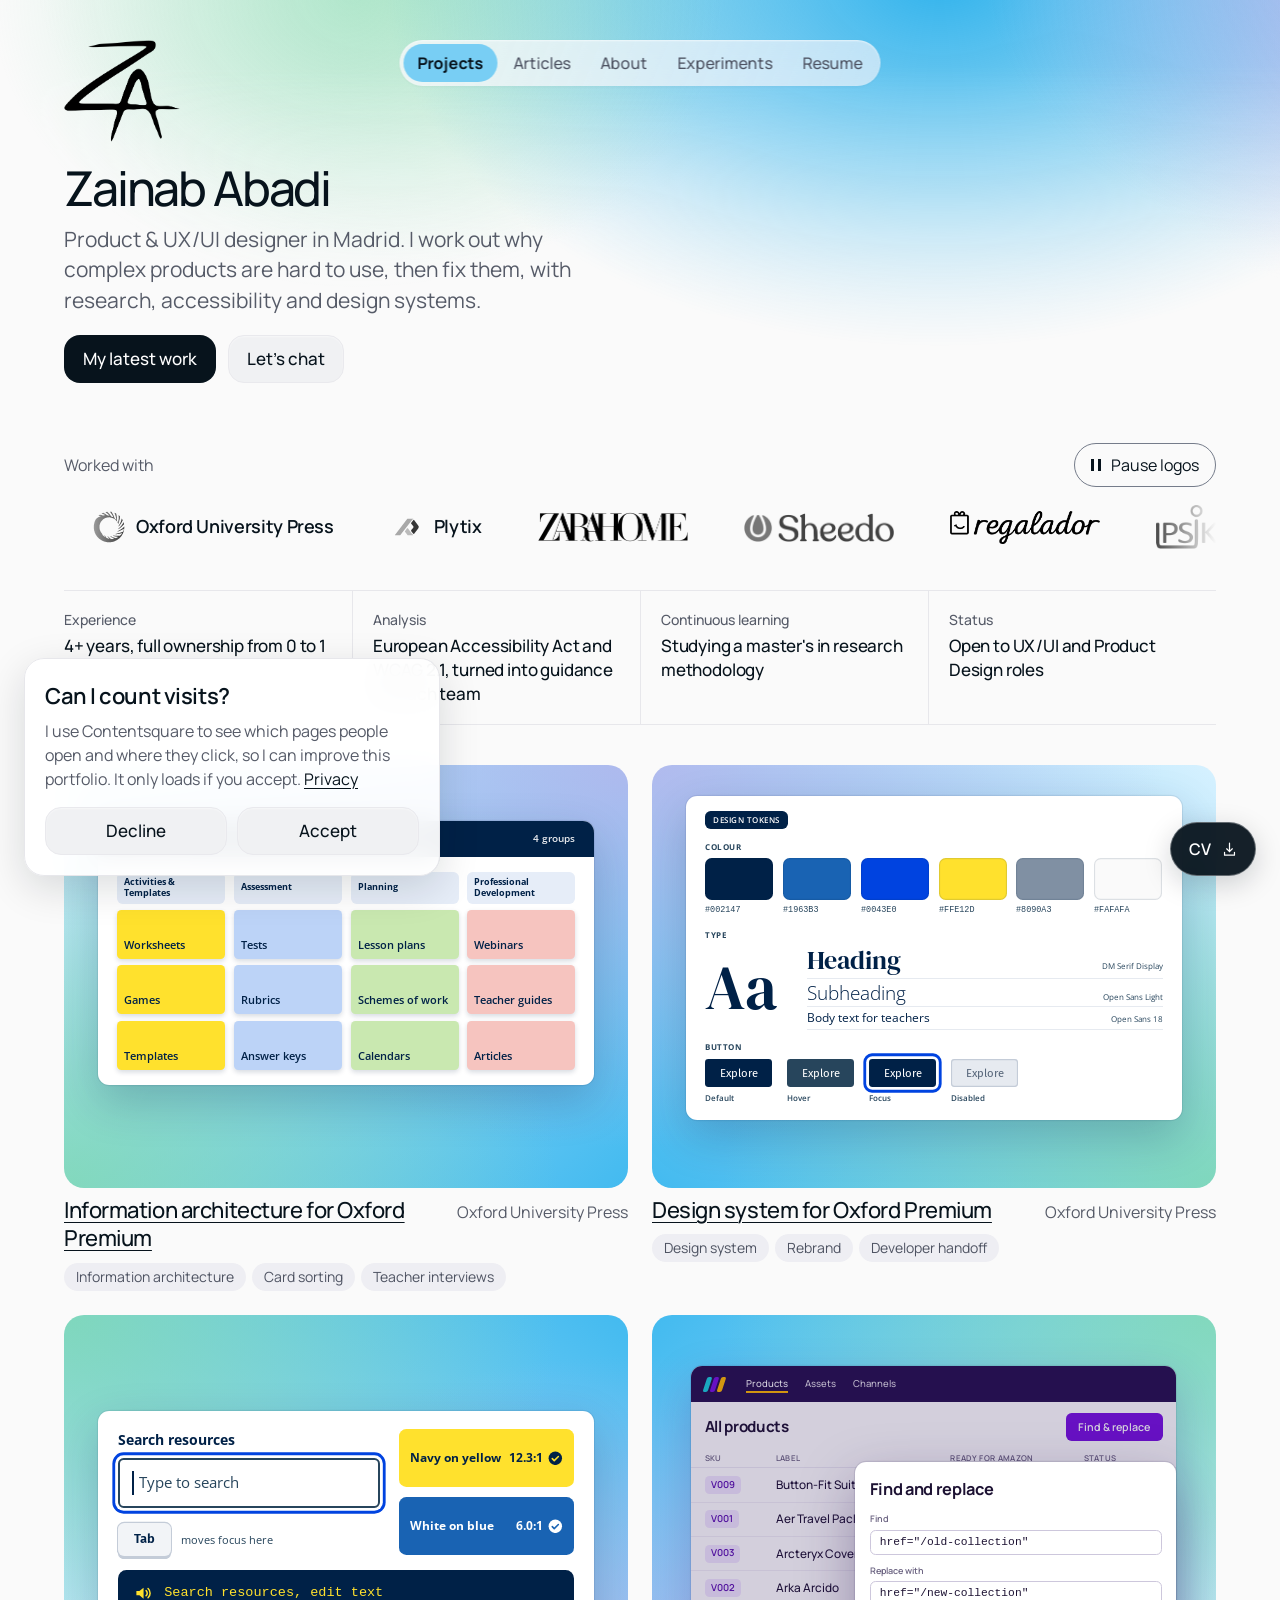
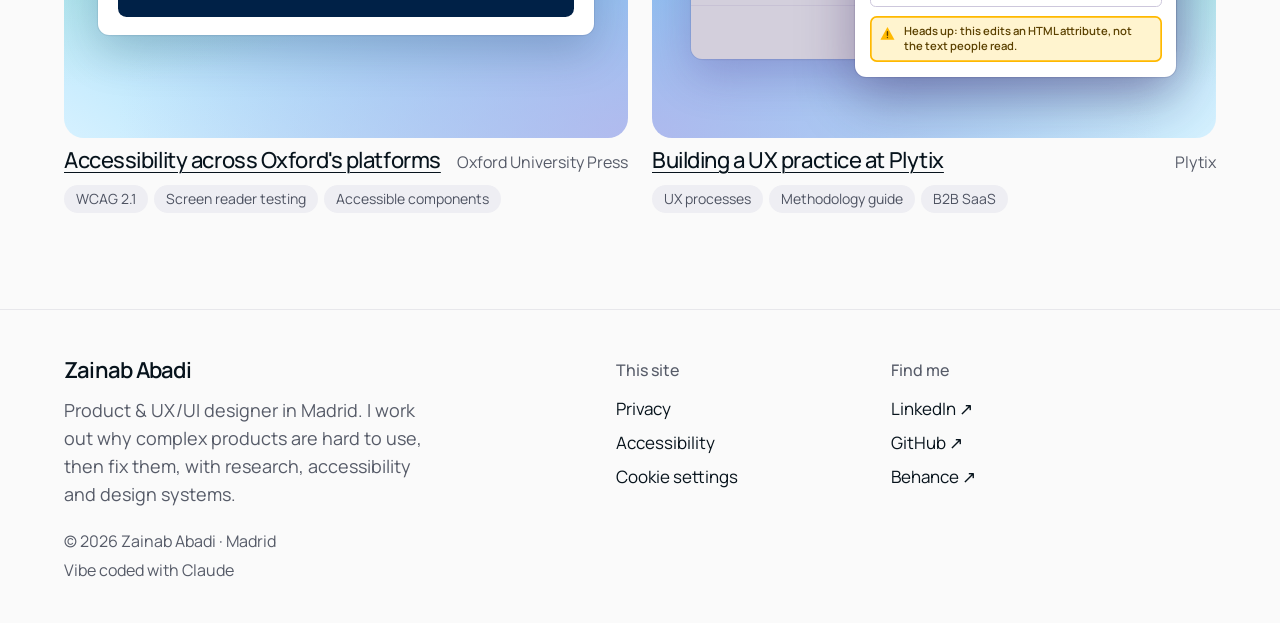
==== commit 0038e922: "Footer: remove the Contact block (email, copy button, Let's chat); Find me becomes the column Co-Aut" ====
--- a/index.html
+++ b/index.html
@@ -10,7 +10,7 @@
 <link href="https://fonts.googleapis.com/css2?family=DM+Serif+Display&family=Open+Sans:wght@300;400;600;700&family=Fira+Sans:wght@400;600&display=swap" rel="stylesheet">
 <link rel="stylesheet" href="thumbs.css?v=20261030a">
 <script>document.documentElement.classList.add("js");setTimeout(function(){if(!window.__thumbs)document.documentElement.classList.remove("js")},3000)</script>
-<link rel="stylesheet" href="type.css?v=20261107c">
+<link rel="stylesheet" href="type.css?v=20261110a">
 </head><body><div class="brand-atmosphere" aria-hidden="true"></div><a class="skip-link" href="#main">Skip to content</a>
 <header class="topbar"><nav class="dock-links" aria-label="Primary navigation"><a href="index.html" class="is-current" aria-current="page">Projects</a><a href="articles.html">Articles</a><a href="about.html">About</a><a href="experiments.html">Experiments</a><a href="resume.html">Resume</a></nav></header>
 <a class="cv-bubble" href="assets/Zainab-Abadi-CV.pdf" download="Zainab-Abadi-CV.pdf" aria-label="Download CV (PDF)" title="Download CV (PDF)"><span>CV</span><svg width="17" height="17" viewBox="0 0 24 24" fill="none" stroke="currentColor" stroke-width="1.7" stroke-linecap="round" stroke-linejoin="round" aria-hidden="true"><path d="M12 3v12m-4-4 4 4 4-4M5 16v4h14v-4"/></svg></a>
@@ -147,7 +147,7 @@
 <footer class="footer"><div class="container footer-grid">
   <div class="footer-profile"><a class="footer-name" href="index.html">Zainab Abadi</a><p>Product &amp; UX/UI designer in Madrid. I work out why complex products are hard to use, then fix them, with research, accessibility and design systems.</p><small>© 2026 Zainab Abadi · Madrid</small><small class="footer-credit">Vibe coded with Claude</small></div>
   <nav class="footer-links" aria-label="Site information"><h2>This site</h2><a href="privacy.html">Privacy</a><a href="accessibility.html">Accessibility</a><button type="button" class="cookie-settings" data-cookie-settings>Cookie settings</button></nav>
-  <div class="footer-contact"><h2>Contact</h2><div class="email-line"><a href="mailto:zainab.abadi.s@gmail.com">zainab.abadi.s@gmail.com</a><button type="button" class="copy-email" data-copy-email="zainab.abadi.s@gmail.com" aria-label="Copy email address"><svg width="16" height="16" viewBox="0 0 24 24" fill="none" stroke="currentColor" stroke-width="1.5" aria-hidden="true"><rect x="8" y="8" width="12" height="12" rx="3"/><path d="M15 8V5a2 2 0 0 0-2-2H5a2 2 0 0 0-2 2v8a2 2 0 0 0 2 2h3"/></svg></button></div><a href="mailto:zainab.abadi.s@gmail.com" data-contact>Let's chat <span aria-hidden="true">↗</span></a><h3>Find me</h3><a href="https://www.linkedin.com/in/zainab-abadi-7878951b0/" target="_blank" rel="noopener noreferrer">LinkedIn <span aria-hidden="true">↗</span></a><a href="https://github.com/Abadisedraoui" target="_blank" rel="noopener noreferrer">GitHub <span aria-hidden="true">↗</span></a><a href="https://www.behance.net/az119" target="_blank" rel="noopener noreferrer">Behance <span aria-hidden="true">↗</span></a><p id="copy-feedback" class="sr-only" role="status" aria-live="polite"></p></div>
+  <div class="footer-contact"><h2>Find me</h2><a href="https://www.linkedin.com/in/zainab-abadi-7878951b0/" target="_blank" rel="noopener noreferrer">LinkedIn <span aria-hidden="true">↗</span></a><a href="https://github.com/Abadisedraoui" target="_blank" rel="noopener noreferrer">GitHub <span aria-hidden="true">↗</span></a><a href="https://www.behance.net/az119" target="_blank" rel="noopener noreferrer">Behance <span aria-hidden="true">↗</span></a></div>
 </div></footer>
 <script defer src="navigation.js?v=20261021-tabfolio"></script><script defer src="thumbs.js?v=20261029"></script><script defer src="ribbon.js?v=20261029"></script><script defer src="consent.js?v=20261028"></script><script defer src="contact.js?v=20261028c"></script>
 </body></html>
--- a/type.css
+++ b/type.css
@@ -217,5 +217,3 @@
 .facts dd ul { margin: 4px 0 0; padding-left: 1.1em; }
 .facts dd li { margin-bottom: .15em; }
 
-/* ---------- Footer: "Find me" ---------- */
-.footer-contact h3 { margin: 18px 0 0; font-size: var(--fs-small); font-weight: 500; line-height: 24px; color: var(--muted); }
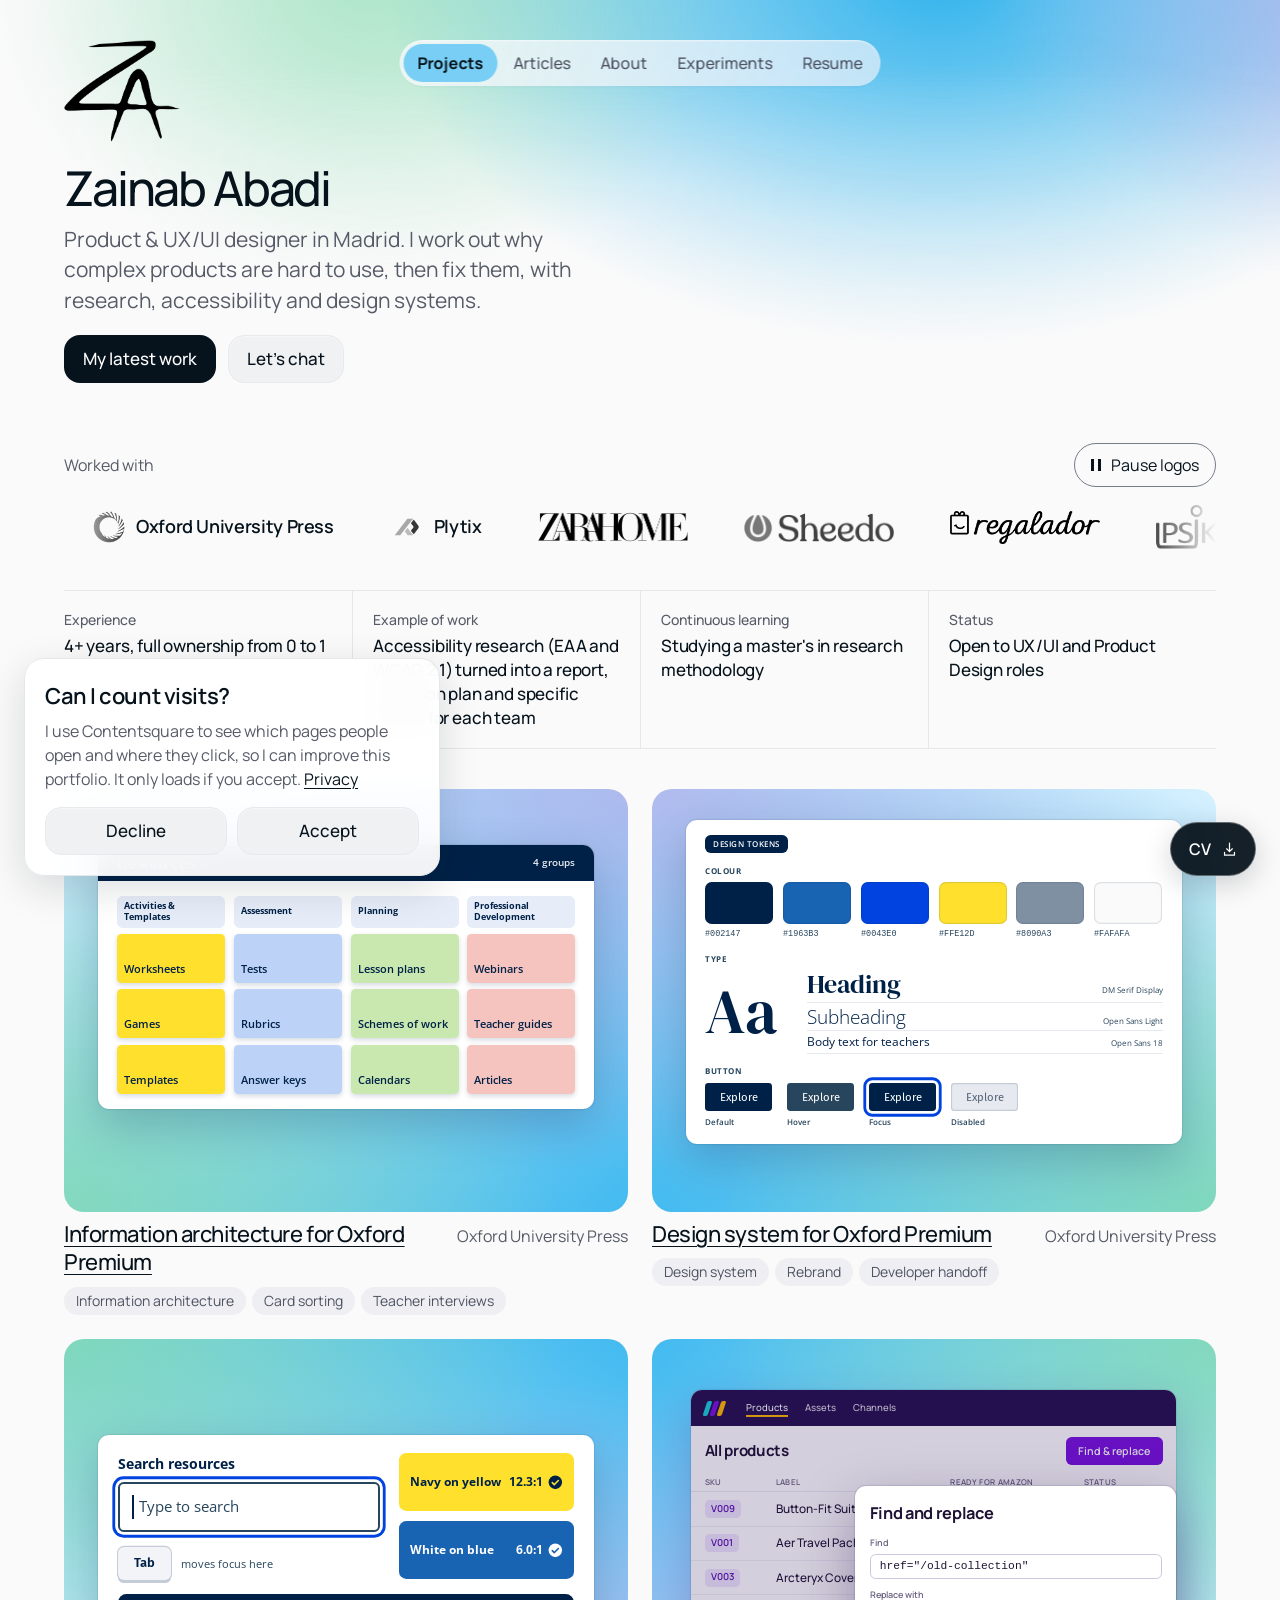
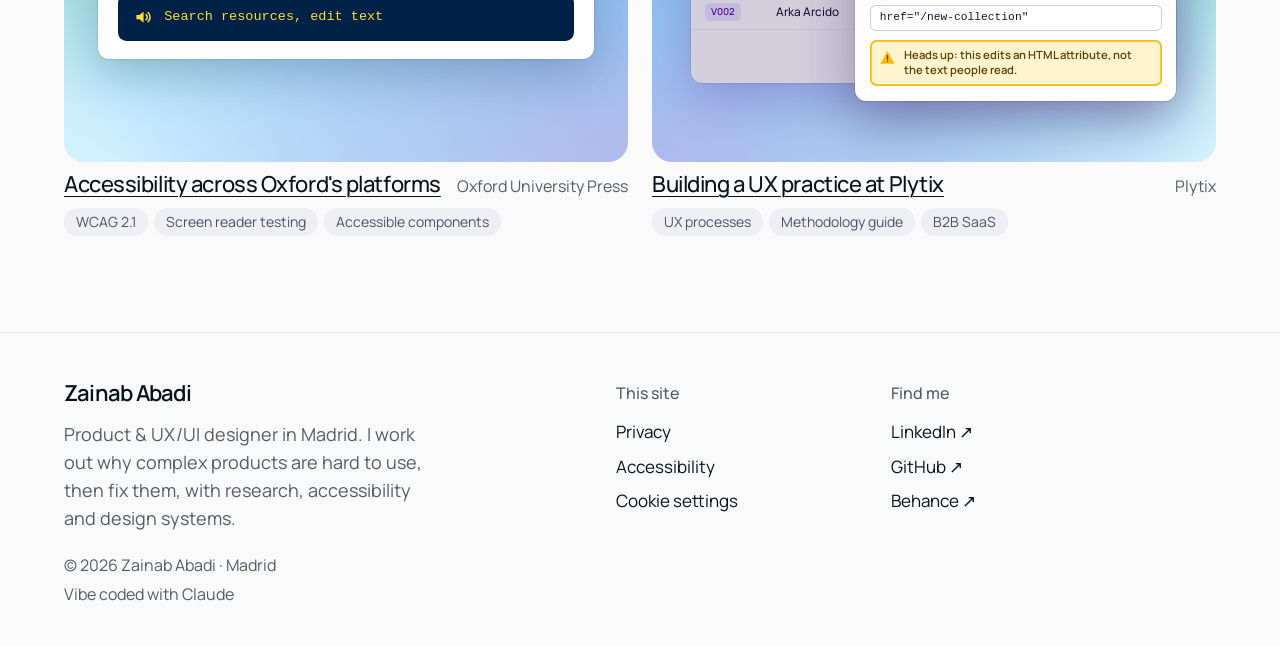
==== commit e8f8ed8b: "Fix audit legend overlap, move ChatGPT screenshots to the ChatGPT section, update home work example " ====
--- a/index.html
+++ b/index.html
@@ -5,12 +5,12 @@
 <meta name="theme-color" content="#fafafa"><link rel="icon" type="image/svg+xml" href="favicon.svg">
 <link rel="preconnect" href="https://fonts.googleapis.com"><link rel="preconnect" href="https://fonts.gstatic.com" crossorigin>
 <link href="https://fonts.googleapis.com/css2?family=Manrope:wght@400;500;600;700&display=swap" rel="stylesheet">
-<link rel="stylesheet" href="style.css?v=20261031b"><link rel="stylesheet" href="glass.css?v=20261031c">
+<link rel="stylesheet" href="style.css?v=20261103a"><link rel="stylesheet" href="glass.css?v=20261103a">
 <link rel="stylesheet" href="extras.css?v=20261028d">
 <link href="https://fonts.googleapis.com/css2?family=DM+Serif+Display&family=Open+Sans:wght@300;400;600;700&family=Fira+Sans:wght@400;600&display=swap" rel="stylesheet">
 <link rel="stylesheet" href="thumbs.css?v=20261030a">
 <script>document.documentElement.classList.add("js");setTimeout(function(){if(!window.__thumbs)document.documentElement.classList.remove("js")},3000)</script>
-<link rel="stylesheet" href="type.css?v=20261110a">
+<link rel="stylesheet" href="type.css?v=20261112a">
 </head><body><div class="brand-atmosphere" aria-hidden="true"></div><a class="skip-link" href="#main">Skip to content</a>
 <header class="topbar"><nav class="dock-links" aria-label="Primary navigation"><a href="index.html" class="is-current" aria-current="page">Projects</a><a href="articles.html">Articles</a><a href="about.html">About</a><a href="experiments.html">Experiments</a><a href="resume.html">Resume</a></nav></header>
 <a class="cv-bubble" href="assets/Zainab-Abadi-CV.pdf" download="Zainab-Abadi-CV.pdf" aria-label="Download CV (PDF)" title="Download CV (PDF)"><span>CV</span><svg width="17" height="17" viewBox="0 0 24 24" fill="none" stroke="currentColor" stroke-width="1.7" stroke-linecap="round" stroke-linejoin="round" aria-hidden="true"><path d="M12 3v12m-4-4 4 4 4-4M5 16v4h14v-4"/></svg></a>
@@ -29,7 +29,7 @@
 </section>
 <section class="container glance" aria-label="At a glance"><dl>
   <div><dt>Experience</dt><dd>4+ years, full ownership from 0 to 1</dd></div>
-  <div><dt>Analysis</dt><dd>European Accessibility Act and WCAG 2.1, turned into guidance for each team</dd></div>
+  <div><dt>Example of work</dt><dd>Accessibility research (EAA and WCAG 2.1) turned into a report, an action plan and specific guides for each team</dd></div>
   <div><dt>Continuous learning</dt><dd>Studying a master's in research methodology</dd></div>
   <div><dt>Status</dt><dd>Open to UX/UI and Product Design roles</dd></div>
 </dl></section>
--- a/style.css
+++ b/style.css
@@ -43,8 +43,10 @@
 .skip-link { position: fixed; top: 12px; left: 16px; z-index: 200; padding: 10px 16px; border-radius: 10px; background: var(--ink); color: white; transform: translateY(-180%); }
 .skip-link:focus { transform: translateY(0); }
 .hero { padding-top: 40px; padding-bottom: 60px; }
-.profile-link { display: block; width: 116px; }
-.profile-logo { width: 100%; height: auto; filter: brightness(0); }
+.profile-link { display: block; position: relative; width: 116px; }
+.profile-logo { width: 100%; height: auto; filter: brightness(0); transition: opacity .2s ease; }
+.profile-link::after { content: ""; position: absolute; inset: 0 0 auto; aspect-ratio: 663 / 582; background: #0e78a7; -webkit-mask: url(assets/logo-white.png) center / 100% 100% no-repeat; mask: url(assets/logo-white.png) center / 100% 100% no-repeat; opacity: 0; transition: opacity .2s ease; pointer-events: none; }
+@media (hover: hover) { .profile-link:hover::after { opacity: 1; } .profile-link:hover .profile-logo { opacity: 0; } }
 .hero h1 { margin: 20px 0 10px; font-size: 40px; font-weight: 500; line-height: 1.1; letter-spacing: -.045em; }
 .intro { max-width: 450px; margin: 0; font-size: 16px; line-height: 24px; color: var(--muted); }
 .hero-actions { display: flex; align-items: center; flex-wrap: wrap; gap: 12px; margin-top: 20px; }
@@ -319,10 +321,7 @@
   .about-carousel-slide { transition: none; }
 }
 
-/* Keep About's gallery visible above the fold; preserve all existing content. */
-body:has(.about-story) .hero { padding-top: 108px; padding-bottom: 32px; }
-body:has(.about-story) .hero .profile-link { width: 68px; }
-body:has(.about-story) .hero h1 { font-size: clamp(27px,3vw,38px); }
+/* About uses the same hero as the other pages. Gallery photos always fill the frame, starting from the top. */
 body:has(.about-story) .about-story { margin-top: 0; }
-.about-carousel .about-portrait { object-position: center top !important; }
-@media(max-width:760px) { body:has(.about-story) .hero { padding-top: 90px; padding-bottom: 26px; } .about-carousel-viewport { aspect-ratio: 4/5; } }
+.about-carousel .about-portrait, .about-carousel-slide .about-portrait[src$=".gif"] { object-fit: cover !important; object-position: center top !important; }
+@media(max-width:760px) { .about-carousel-viewport { aspect-ratio: 4/5; } }
--- a/glass.css
+++ b/glass.css
@@ -89,7 +89,6 @@
 .resume-role--feature .resume-thumb { border-color: #e6dff7; }
 .about-carousel-viewport { height: auto; aspect-ratio: 4 / 5; }
 .about-carousel .about-portrait { object-position: center center; }
-.about-carousel-slide .about-portrait[src$=".gif"] { object-fit: contain; }
 @media (max-width: 1000px) { .glance dl { grid-template-columns: repeat(2, minmax(0,1fr)); } .glance div:nth-child(3) { padding-left: 0; border-left: 0; } .glance div:nth-child(n+3) { border-top: 1px solid var(--line); } }
 @media (max-width: 520px) { .glance { padding-bottom: 24px; } .glance dl { grid-template-columns: repeat(2, minmax(0,1fr)); } .glance div { padding: 12px 12px 12px 0; } .glance div + div { padding-left: 12px; } .glance div:nth-child(3) { padding-left: 0; border-left: 0; } .glance dt { font-size: 12px; } .glance dd { font-size: 13.5px; line-height: 1.4; } .resume-role--feature { padding: 18px !important; } }
 
